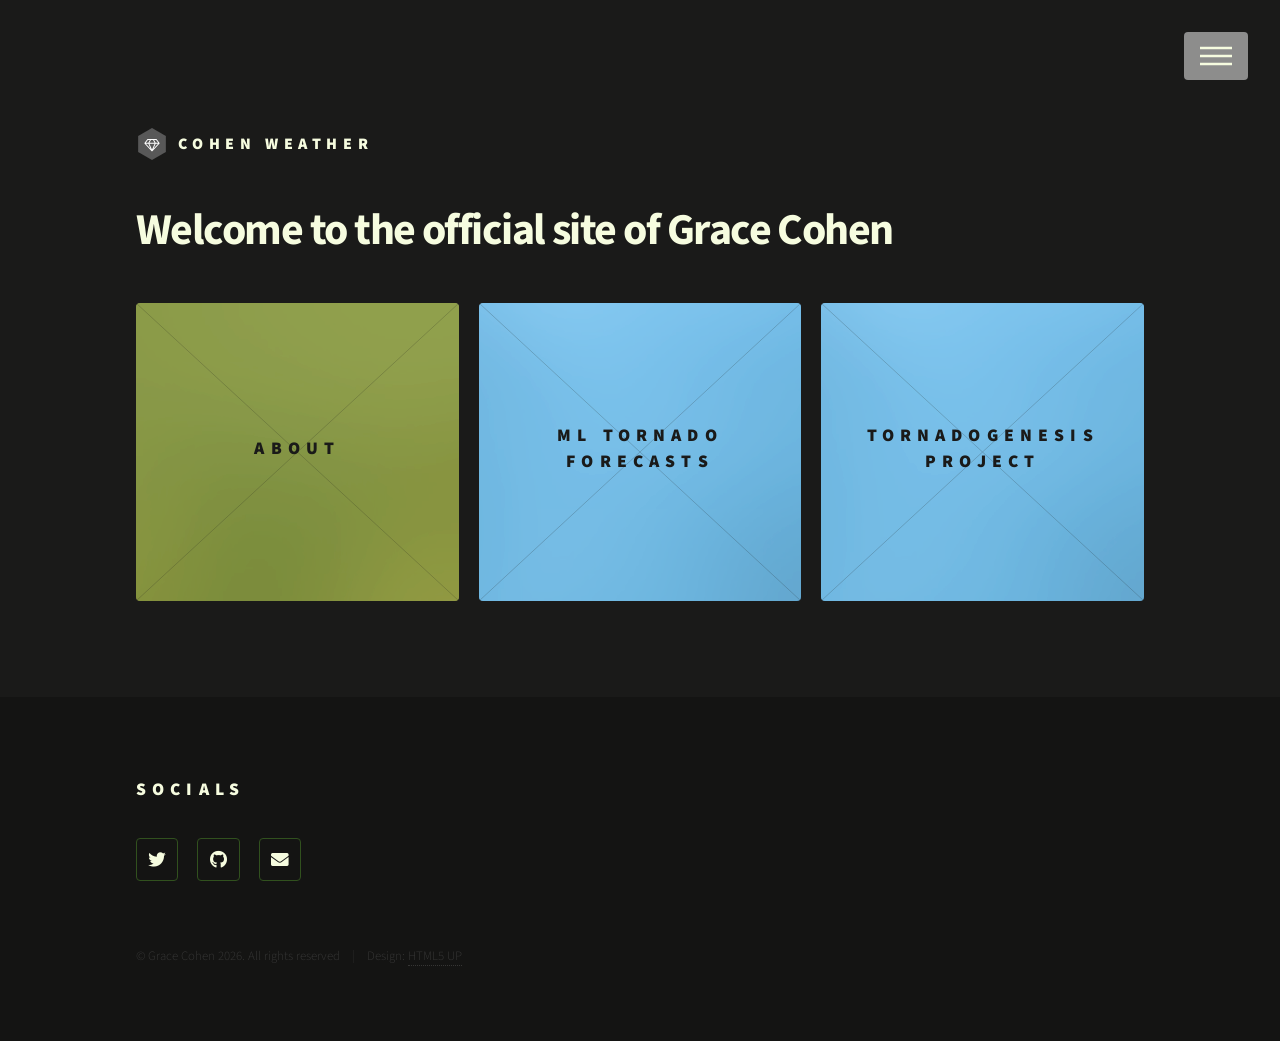
==== index.html @ 29aebcc2 "Fixed code typo" ====
<!DOCTYPE HTML>
<!--
	Phantom by HTML5 UP
	html5up.net | @ajlkn
	Free for personal and commercial use under the CCA 3.0 license (html5up.net/license)
-->
<html>
	<head>
		<title>Cohen Wx</title>
		<meta charset="utf-8" />
		<meta name="viewport" content="width=device-width, initial-scale=1, user-scalable=no" />
		<link rel="stylesheet" href="assets/css/main.css" />
		<noscript><link rel="stylesheet" href="assets/css/noscript.css" /></noscript>
	</head>
	<body class="is-preload">
		<!-- Wrapper -->
			<div id="wrapper">

				<!-- Header -->
					<header id="header">
						<div class="inner">

							<!-- Logo -->
								<a href="index.html" class="logo">
									<span class="symbol"><img src="images/logo.svg" alt="" /></span><span class="title">Cohen Weather</span>
								</a>

							<!-- Nav -->
								<nav>
									<ul>
										<li><a href="#menu">Menu</a></li>
									</ul>
								</nav>

						</div>
					</header>

				<!-- Menu -->
					<nav id="menu">
						<h2>Menu</h2>
						<ul>
							<li><a href="index.html">Home</a></li>
							<li><a href="about.html">About</a></li>
							<li><a href="notfound.html">ML Tornado Forecasts</a></li>
							<li><a href="https://tornadogenesis.org">Tornadogenesis Webpage</a></li>
						</ul>
					</nav>

				<!-- Main -->
					<div id="main">
						<div class="inner">
							<header>
								<h1>Welcome to the official site of Grace Cohen</h1>
							</header>
							<section class="tiles">
								<article class="style1">
									<span class="image">
										<img src="images/pic01.jpg" alt="" />
									</span>
									<a href="about.html">
										<h2>About</h2>
										<div class="content">
											<p>Learn more about the site and it's creator</p>
										</div>
									</a>
								</article>
								<article class="style2">
									<span class="image">
										<img src="images/pic02.jpg" alt="" />
									</span>
									<a href="notfound.html">
										<h2>ML Tornado Forecasts</h2>
										<div class="content">
											<p>View latest outputs of the Cohen ML Tornado Forecast</p>
										</div>
									</a>
								</article>
								<article class="style2">
									<span class="image">
										<img src="images/pic02.jpg" alt="" />
									</span>
									<a href="https://tornadogenesis.org">
										<h2>Tornadogenesis Project</h2>
										<div class="content">
											<p>Learn more about tornadogenesis</p>
										</div>
									</a>
								</article>
							</section>
						</div>
					</div>

				<!-- Footer -->
					<footer id="footer">
						<div class="inner">
							<section>
								<h2>Socials</h2>
								<ul class="icons">
									<li><a href="https://twitter.com/gracecweather/" class="icon brands style2 fa-twitter"><span class="label">Twitter</span></a></li>
									<li><a href="https://github.com/alphabyte161" class="icon brands style2 fa-github"><span class="label">GitHub</span></a></li>
									<li><a href="mailto:ghcohen36@gmail.com" class="icon solid style2 fa-envelope"><span class="label">Email</span></a></li>
								</ul>
							</section>
							<ul class="copyright">
								<li>&copy; Grace Cohen 2026. All rights reserved</li><li>Design: <a href="http://html5up.net">HTML5 UP</a></li>
							</ul>
						</div>
					</footer>

			</div>

		<!-- Scripts -->
			<script src="assets/js/jquery.min.js"></script>
			<script src="assets/js/browser.min.js"></script>
			<script src="assets/js/breakpoints.min.js"></script>
			<script src="assets/js/util.js"></script>
			<script src="assets/js/main.js"></script>

	</body>
</html>
---- assets/css/main.css ----
@import url(fontawesome-all.min.css);
@import url("https://fonts.googleapis.com/css?family=Source+Sans+Pro:300,700,900");

/*
	Phantom by HTML5 UP
	html5up.net | @ajlkn
	Free for personal and commercial use under the CCA 3.0 license (html5up.net/license)
*/

html, body, div, span, applet, object,
iframe, h1, h2, h3, h4, h5, h6, p, blockquote,
pre, a, abbr, acronym, address, big, cite,
code, del, dfn, em, img, ins, kbd, q, s, samp,
small, strike, strong, sub, sup, tt, var, b,
u, i, center, dl, dt, dd, ol, ul, li, fieldset,
form, label, legend, table, caption, tbody,
tfoot, thead, tr, th, td, article, aside,
canvas, details, embed, figure, figcaption,
footer, header, hgroup, menu, nav, output, ruby,
section, summary, time, mark, audio, video {
	margin: 0;
	padding: 0;
	border: 0;
	font-size: 100%;
	font: inherit;
	vertical-align: baseline;}

article, aside, details, figcaption, figure,
footer, header, hgroup, menu, nav, section {
	display: block;}

body {
	line-height: 1;
}

ol, ul {
	list-style: none;
}

blockquote, q {
	quotes: none;
}

	blockquote:before, blockquote:after, q:before, q:after {
		content: '';
		content: none;
	}

table {
	border-collapse: collapse;
	border-spacing: 0;
}

body {
	-webkit-text-size-adjust: none;
}

mark {
	background-color: transparent;
	color: inherit;
}

input::-moz-focus-inner {
	border: 0;
	padding: 0;
}

input, select, textarea {
	-moz-appearance: none;
	-webkit-appearance: none;
	-ms-appearance: none;
	appearance: none;
}

/* Basic */

	@-ms-viewport {
		width: device-width;
	}

	body {
		-ms-overflow-style: scrollbar;
	}

	@media screen and (max-width: 480px) {

		html, body {
			min-width: 320px;
		}

	}

	html {
		box-sizing: border-box;
	}

	*, *:before, *:after {
		box-sizing: inherit;
	}

	body {
		background: #1A1A19;
	}

		body.is-preload *, body.is-preload *:before, body.is-preload *:after {
			-moz-animation: none !important;
			-webkit-animation: none !important;
			-ms-animation: none !important;
			animation: none !important;
			-moz-transition: none !important;
			-webkit-transition: none !important;
			-ms-transition: none !important;
			transition: none !important;
		}

/* Type */

	body, input, select, textarea {
		color: #F6FCDF;
		font-family: "Source Sans Pro", Helvetica, sans-serif;
		font-size: 16pt;
		font-weight: 300;
		line-height: 1.75;
	}

		@media screen and (max-width: 1680px) {

			body, input, select, textarea {
				font-size: 14pt;
			}

		}

		@media screen and (max-width: 1280px) {

			body, input, select, textarea {
				font-size: 12pt;
			}

		}

	a {
		-moz-transition: border-bottom-color 0.2s ease, color 0.2s ease;
		-webkit-transition: border-bottom-color 0.2s ease, color 0.2s ease;
		-ms-transition: border-bottom-color 0.2s ease, color 0.2s ease;
		transition: border-bottom-color 0.2s ease, color 0.2s ease;
		text-decoration: none;
		color: #F6FCDF;
		border-bottom: dotted 1px rgba(88, 88, 88, 0.5);
	}

		a:hover {
			border-bottom-color: transparent;
			color: #859F3D !important;
		}

	strong, b {
		font-weight: 900;
	}

	em, i {
		font-style: italic;
	}

	p {
		margin: 0 0 2em 0;
	}

	h1 {
		font-size: 2.75em;
		font-weight: 700;
		line-height: 1.3;
		margin: 0 0 1em 0;
		letter-spacing: -0.035em;
	}

		h1 a {
			color: inherit;
		}

		@media screen and (max-width: 736px) {

			h1 {
				font-size: 2em;
				margin: 0 0 1em 0;
			}

		}

		@media screen and (max-width: 360px) {

			h1 {
				font-size: 1.75em;
			}

		}

	h2, h3, h4, h5, h6 {
		font-weight: 900;
		line-height: 1.5;
		margin: 0 0 2em 0;
		text-transform: uppercase;
		letter-spacing: 0.35em;
	}

		h2 a, h3 a, h4 a, h5 a, h6 a {
			color: inherit;
		}

	h2 {
		font-size: 1.1em;
	}

	h3 {
		font-size: 1em;
	}

	h4 {
		font-size: 0.8em;
	}

	h5 {
		font-size: 0.8em;
	}

	h6 {
		font-size: 0.8em;
	}

	@media screen and (max-width: 980px) {

		h1 br, h2 br, h3 br, h4 br, h5 br, h6 br {
			display: none;
		}

	}

	@media screen and (max-width: 736px) {

		h2 {
			font-size: 1em;
		}

		h3 {
			font-size: 0.8em;
		}

	}

	sub {
		font-size: 0.8em;
		position: relative;
		top: 0.5em;
	}

	sup {
		font-size: 0.8em;
		position: relative;
		top: -0.5em;
	}

	blockquote {
		border-left: solid 4px #31511E;
		font-style: italic;
		margin: 0 0 2em 0;
		padding: 0.5em 0 0.5em 2em;
	}

	code {
		background: rgba(144, 144, 144, 0.075);
		border-radius: 4px;
		border: solid 1px #31511E;
		font-family: "Courier New", monospace;
		font-size: 0.9em;
		margin: 0 0.25em;
		padding: 0.25em 0.65em;
	}

	pre {
		-webkit-overflow-scrolling: touch;
		font-family: "Courier New", monospace;
		font-size: 0.9em;
		margin: 0 0 2em 0;
	}

		pre code {
			display: block;
			line-height: 1.75;
			padding: 1em 1.5em;
			overflow-x: auto;
		}

	hr {
		border: 0;
		border-bottom: solid 1px #31511E;
		margin: 2em 0;
	}

		hr.major {
			margin: 3em 0;
		}

	.align-left {
		text-align: left;
	}

	.align-center {
		text-align: center;
	}

	.align-right {
		text-align: right;
	}

/* Row */

	.row {
		display: flex;
		flex-wrap: wrap;
		box-sizing: border-box;
		align-items: stretch;
	}

		.row > * {
			box-sizing: border-box;
		}

		.row.gtr-uniform > * > :last-child {
			margin-bottom: 0;
		}

		.row.aln-left {
			justify-content: flex-start;
		}

		.row.aln-center {
			justify-content: center;
		}

		.row.aln-right {
			justify-content: flex-end;
		}

		.row.aln-top {
			align-items: flex-start;
		}

		.row.aln-middle {
			align-items: center;
		}

		.row.aln-bottom {
			align-items: flex-end;
		}

		.row > .imp {
			order: -1;
		}

		.row > .col-1 {
			width: 8.33333%;
		}

		.row > .off-1 {
			margin-left: 8.33333%;
		}

		.row > .col-2 {
			width: 16.66667%;
		}

		.row > .off-2 {
			margin-left: 16.66667%;
		}

		.row > .col-3 {
			width: 25%;
		}

		.row > .off-3 {
			margin-left: 25%;
		}

		.row > .col-4 {
			width: 33.33333%;
		}

		.row > .off-4 {
			margin-left: 33.33333%;
		}

		.row > .col-5 {
			width: 41.66667%;
		}

		.row > .off-5 {
			margin-left: 41.66667%;
		}

		.row > .col-6 {
			width: 50%;
		}

		.row > .off-6 {
			margin-left: 50%;
		}

		.row > .col-7 {
			width: 58.33333%;
		}

		.row > .off-7 {
			margin-left: 58.33333%;
		}

		.row > .col-8 {
			width: 66.66667%;
		}

		.row > .off-8 {
			margin-left: 66.66667%;
		}

		.row > .col-9 {
			width: 75%;
		}

		.row > .off-9 {
			margin-left: 75%;
		}

		.row > .col-10 {
			width: 83.33333%;
		}

		.row > .off-10 {
			margin-left: 83.33333%;
		}

		.row > .col-11 {
			width: 91.66667%;
		}

		.row > .off-11 {
			margin-left: 91.66667%;
		}

		.row > .col-12 {
			width: 100%;
		}

		.row > .off-12 {
			margin-left: 100%;
		}

		.row.gtr-0 {
			margin-top: 0;
			margin-left: 0em;
		}

			.row.gtr-0 > * {
				padding: 0 0 0 0em;
			}

			.row.gtr-0.gtr-uniform {
				margin-top: 0em;
			}

				.row.gtr-0.gtr-uniform > * {
					padding-top: 0em;
				}

		.row.gtr-25 {
			margin-top: 0;
			margin-left: -0.5em;
		}

			.row.gtr-25 > * {
				padding: 0 0 0 0.5em;
			}

			.row.gtr-25.gtr-uniform {
				margin-top: -0.5em;
			}

				.row.gtr-25.gtr-uniform > * {
					padding-top: 0.5em;
				}

		.row.gtr-50 {
			margin-top: 0;
			margin-left: -1em;
		}

			.row.gtr-50 > * {
				padding: 0 0 0 1em;
			}

			.row.gtr-50.gtr-uniform {
				margin-top: -1em;
			}

				.row.gtr-50.gtr-uniform > * {
					padding-top: 1em;
				}

		.row {
			margin-top: 0;
			margin-left: -2em;
		}

			.row > * {
				padding: 0 0 0 2em;
			}

			.row.gtr-uniform {
				margin-top: -2em;
			}

				.row.gtr-uniform > * {
					padding-top: 2em;
				}

		.row.gtr-150 {
			margin-top: 0;
			margin-left: -3em;
		}

			.row.gtr-150 > * {
				padding: 0 0 0 3em;
			}

			.row.gtr-150.gtr-uniform {
				margin-top: -3em;
			}

				.row.gtr-150.gtr-uniform > * {
					padding-top: 3em;
				}

		.row.gtr-200 {
			margin-top: 0;
			margin-left: -4em;
		}

			.row.gtr-200 > * {
				padding: 0 0 0 4em;
			}

			.row.gtr-200.gtr-uniform {
				margin-top: -4em;
			}

				.row.gtr-200.gtr-uniform > * {
					padding-top: 4em;
				}

		@media screen and (max-width: 1680px) {

			.row {
				display: flex;
				flex-wrap: wrap;
				box-sizing: border-box;
				align-items: stretch;
			}

				.row > * {
					box-sizing: border-box;
				}

				.row.gtr-uniform > * > :last-child {
					margin-bottom: 0;
				}

				.row.aln-left {
					justify-content: flex-start;
				}

				.row.aln-center {
					justify-content: center;
				}

				.row.aln-right {
					justify-content: flex-end;
				}

				.row.aln-top {
					align-items: flex-start;
				}

				.row.aln-middle {
					align-items: center;
				}

				.row.aln-bottom {
					align-items: flex-end;
				}

				.row > .imp-xlarge {
					order: -1;
				}

				.row > .col-1-xlarge {
					width: 8.33333%;
				}

				.row > .off-1-xlarge {
					margin-left: 8.33333%;
				}

				.row > .col-2-xlarge {
					width: 16.66667%;
				}

				.row > .off-2-xlarge {
					margin-left: 16.66667%;
				}

				.row > .col-3-xlarge {
					width: 25%;
				}

				.row > .off-3-xlarge {
					margin-left: 25%;
				}

				.row > .col-4-xlarge {
					width: 33.33333%;
				}

				.row > .off-4-xlarge {
					margin-left: 33.33333%;
				}

				.row > .col-5-xlarge {
					width: 41.66667%;
				}

				.row > .off-5-xlarge {
					margin-left: 41.66667%;
				}

				.row > .col-6-xlarge {
					width: 50%;
				}

				.row > .off-6-xlarge {
					margin-left: 50%;
				}

				.row > .col-7-xlarge {
					width: 58.33333%;
				}

				.row > .off-7-xlarge {
					margin-left: 58.33333%;
				}

				.row > .col-8-xlarge {
					width: 66.66667%;
				}

				.row > .off-8-xlarge {
					margin-left: 66.66667%;
				}

				.row > .col-9-xlarge {
					width: 75%;
				}

				.row > .off-9-xlarge {
					margin-left: 75%;
				}

				.row > .col-10-xlarge {
					width: 83.33333%;
				}

				.row > .off-10-xlarge {
					margin-left: 83.33333%;
				}

				.row > .col-11-xlarge {
					width: 91.66667%;
				}

				.row > .off-11-xlarge {
					margin-left: 91.66667%;
				}

				.row > .col-12-xlarge {
					width: 100%;
				}

				.row > .off-12-xlarge {
					margin-left: 100%;
				}

				.row.gtr-0 {
					margin-top: 0;
					margin-left: 0em;
				}

					.row.gtr-0 > * {
						padding: 0 0 0 0em;
					}

					.row.gtr-0.gtr-uniform {
						margin-top: 0em;
					}

						.row.gtr-0.gtr-uniform > * {
							padding-top: 0em;
						}

				.row.gtr-25 {
					margin-top: 0;
					margin-left: -0.5em;
				}

					.row.gtr-25 > * {
						padding: 0 0 0 0.5em;
					}

					.row.gtr-25.gtr-uniform {
						margin-top: -0.5em;
					}

						.row.gtr-25.gtr-uniform > * {
							padding-top: 0.5em;
						}

				.row.gtr-50 {
					margin-top: 0;
					margin-left: -1em;
				}

					.row.gtr-50 > * {
						padding: 0 0 0 1em;
					}

					.row.gtr-50.gtr-uniform {
						margin-top: -1em;
					}

						.row.gtr-50.gtr-uniform > * {
							padding-top: 1em;
						}

				.row {
					margin-top: 0;
					margin-left: -2em;
				}

					.row > * {
						padding: 0 0 0 2em;
					}

					.row.gtr-uniform {
						margin-top: -2em;
					}

						.row.gtr-uniform > * {
							padding-top: 2em;
						}

				.row.gtr-150 {
					margin-top: 0;
					margin-left: -3em;
				}

					.row.gtr-150 > * {
						padding: 0 0 0 3em;
					}

					.row.gtr-150.gtr-uniform {
						margin-top: -3em;
					}

						.row.gtr-150.gtr-uniform > * {
							padding-top: 3em;
						}

				.row.gtr-200 {
					margin-top: 0;
					margin-left: -4em;
				}

					.row.gtr-200 > * {
						padding: 0 0 0 4em;
					}

					.row.gtr-200.gtr-uniform {
						margin-top: -4em;
					}

						.row.gtr-200.gtr-uniform > * {
							padding-top: 4em;
						}

		}

		@media screen and (max-width: 1280px) {

			.row {
				display: flex;
				flex-wrap: wrap;
				box-sizing: border-box;
				align-items: stretch;
			}

				.row > * {
					box-sizing: border-box;
				}

				.row.gtr-uniform > * > :last-child {
					margin-bottom: 0;
				}

				.row.aln-left {
					justify-content: flex-start;
				}

				.row.aln-center {
					justify-content: center;
				}

				.row.aln-right {
					justify-content: flex-end;
				}

				.row.aln-top {
					align-items: flex-start;
				}

				.row.aln-middle {
					align-items: center;
				}

				.row.aln-bottom {
					align-items: flex-end;
				}

				.row > .imp-large {
					order: -1;
				}

				.row > .col-1-large {
					width: 8.33333%;
				}

				.row > .off-1-large {
					margin-left: 8.33333%;
				}

				.row > .col-2-large {
					width: 16.66667%;
				}

				.row > .off-2-large {
					margin-left: 16.66667%;
				}

				.row > .col-3-large {
					width: 25%;
				}

				.row > .off-3-large {
					margin-left: 25%;
				}

				.row > .col-4-large {
					width: 33.33333%;
				}

				.row > .off-4-large {
					margin-left: 33.33333%;
				}

				.row > .col-5-large {
					width: 41.66667%;
				}

				.row > .off-5-large {
					margin-left: 41.66667%;
				}

				.row > .col-6-large {
					width: 50%;
				}

				.row > .off-6-large {
					margin-left: 50%;
				}

				.row > .col-7-large {
					width: 58.33333%;
				}

				.row > .off-7-large {
					margin-left: 58.33333%;
				}

				.row > .col-8-large {
					width: 66.66667%;
				}

				.row > .off-8-large {
					margin-left: 66.66667%;
				}

				.row > .col-9-large {
					width: 75%;
				}

				.row > .off-9-large {
					margin-left: 75%;
				}

				.row > .col-10-large {
					width: 83.33333%;
				}

				.row > .off-10-large {
					margin-left: 83.33333%;
				}

				.row > .col-11-large {
					width: 91.66667%;
				}

				.row > .off-11-large {
					margin-left: 91.66667%;
				}

				.row > .col-12-large {
					width: 100%;
				}

				.row > .off-12-large {
					margin-left: 100%;
				}

				.row.gtr-0 {
					margin-top: 0;
					margin-left: 0em;
				}

					.row.gtr-0 > * {
						padding: 0 0 0 0em;
					}

					.row.gtr-0.gtr-uniform {
						margin-top: 0em;
					}

						.row.gtr-0.gtr-uniform > * {
							padding-top: 0em;
						}

				.row.gtr-25 {
					margin-top: 0;
					margin-left: -0.5em;
				}

					.row.gtr-25 > * {
						padding: 0 0 0 0.5em;
					}

					.row.gtr-25.gtr-uniform {
						margin-top: -0.5em;
					}

						.row.gtr-25.gtr-uniform > * {
							padding-top: 0.5em;
						}

				.row.gtr-50 {
					margin-top: 0;
					margin-left: -1em;
				}

					.row.gtr-50 > * {
						padding: 0 0 0 1em;
					}

					.row.gtr-50.gtr-uniform {
						margin-top: -1em;
					}

						.row.gtr-50.gtr-uniform > * {
							padding-top: 1em;
						}

				.row {
					margin-top: 0;
					margin-left: -2em;
				}

					.row > * {
						padding: 0 0 0 2em;
					}

					.row.gtr-uniform {
						margin-top: -2em;
					}

						.row.gtr-uniform > * {
							padding-top: 2em;
						}

				.row.gtr-150 {
					margin-top: 0;
					margin-left: -3em;
				}

					.row.gtr-150 > * {
						padding: 0 0 0 3em;
					}

					.row.gtr-150.gtr-uniform {
						margin-top: -3em;
					}

						.row.gtr-150.gtr-uniform > * {
							padding-top: 3em;
						}

				.row.gtr-200 {
					margin-top: 0;
					margin-left: -4em;
				}

					.row.gtr-200 > * {
						padding: 0 0 0 4em;
					}

					.row.gtr-200.gtr-uniform {
						margin-top: -4em;
					}

						.row.gtr-200.gtr-uniform > * {
							padding-top: 4em;
						}

		}

		@media screen and (max-width: 980px) {

			.row {
				display: flex;
				flex-wrap: wrap;
				box-sizing: border-box;
				align-items: stretch;
			}

				.row > * {
					box-sizing: border-box;
				}

				.row.gtr-uniform > * > :last-child {
					margin-bottom: 0;
				}

				.row.aln-left {
					justify-content: flex-start;
				}

				.row.aln-center {
					justify-content: center;
				}

				.row.aln-right {
					justify-content: flex-end;
				}

				.row.aln-top {
					align-items: flex-start;
				}

				.row.aln-middle {
					align-items: center;
				}

				.row.aln-bottom {
					align-items: flex-end;
				}

				.row > .imp-medium {
					order: -1;
				}

				.row > .col-1-medium {
					width: 8.33333%;
				}

				.row > .off-1-medium {
					margin-left: 8.33333%;
				}

				.row > .col-2-medium {
					width: 16.66667%;
				}

				.row > .off-2-medium {
					margin-left: 16.66667%;
				}

				.row > .col-3-medium {
					width: 25%;
				}

				.row > .off-3-medium {
					margin-left: 25%;
				}

				.row > .col-4-medium {
					width: 33.33333%;
				}

				.row > .off-4-medium {
					margin-left: 33.33333%;
				}

				.row > .col-5-medium {
					width: 41.66667%;
				}

				.row > .off-5-medium {
					margin-left: 41.66667%;
				}

				.row > .col-6-medium {
					width: 50%;
				}

				.row > .off-6-medium {
					margin-left: 50%;
				}

				.row > .col-7-medium {
					width: 58.33333%;
				}

				.row > .off-7-medium {
					margin-left: 58.33333%;
				}

				.row > .col-8-medium {
					width: 66.66667%;
				}

				.row > .off-8-medium {
					margin-left: 66.66667%;
				}

				.row > .col-9-medium {
					width: 75%;
				}

				.row > .off-9-medium {
					margin-left: 75%;
				}

				.row > .col-10-medium {
					width: 83.33333%;
				}

				.row > .off-10-medium {
					margin-left: 83.33333%;
				}

				.row > .col-11-medium {
					width: 91.66667%;
				}

				.row > .off-11-medium {
					margin-left: 91.66667%;
				}

				.row > .col-12-medium {
					width: 100%;
				}

				.row > .off-12-medium {
					margin-left: 100%;
				}

				.row.gtr-0 {
					margin-top: 0;
					margin-left: 0em;
				}

					.row.gtr-0 > * {
						padding: 0 0 0 0em;
					}

					.row.gtr-0.gtr-uniform {
						margin-top: 0em;
					}

						.row.gtr-0.gtr-uniform > * {
							padding-top: 0em;
						}

				.row.gtr-25 {
					margin-top: 0;
					margin-left: -0.375em;
				}

					.row.gtr-25 > * {
						padding: 0 0 0 0.375em;
					}

					.row.gtr-25.gtr-uniform {
						margin-top: -0.375em;
					}

						.row.gtr-25.gtr-uniform > * {
							padding-top: 0.375em;
						}

				.row.gtr-50 {
					margin-top: 0;
					margin-left: -0.75em;
				}

					.row.gtr-50 > * {
						padding: 0 0 0 0.75em;
					}

					.row.gtr-50.gtr-uniform {
						margin-top: -0.75em;
					}

						.row.gtr-50.gtr-uniform > * {
							padding-top: 0.75em;
						}

				.row {
					margin-top: 0;
					margin-left: -1.5em;
				}

					.row > * {
						padding: 0 0 0 1.5em;
					}

					.row.gtr-uniform {
						margin-top: -1.5em;
					}

						.row.gtr-uniform > * {
							padding-top: 1.5em;
						}

				.row.gtr-150 {
					margin-top: 0;
					margin-left: -2.25em;
				}

					.row.gtr-150 > * {
						padding: 0 0 0 2.25em;
					}

					.row.gtr-150.gtr-uniform {
						margin-top: -2.25em;
					}

						.row.gtr-150.gtr-uniform > * {
							padding-top: 2.25em;
						}

				.row.gtr-200 {
					margin-top: 0;
					margin-left: -3em;
				}

					.row.gtr-200 > * {
						padding: 0 0 0 3em;
					}

					.row.gtr-200.gtr-uniform {
						margin-top: -3em;
					}

						.row.gtr-200.gtr-uniform > * {
							padding-top: 3em;
						}

		}

		@media screen and (max-width: 736px) {

			.row {
				display: flex;
				flex-wrap: wrap;
				box-sizing: border-box;
				align-items: stretch;
			}

				.row > * {
					box-sizing: border-box;
				}

				.row.gtr-uniform > * > :last-child {
					margin-bottom: 0;
				}

				.row.aln-left {
					justify-content: flex-start;
				}

				.row.aln-center {
					justify-content: center;
				}

				.row.aln-right {
					justify-content: flex-end;
				}

				.row.aln-top {
					align-items: flex-start;
				}

				.row.aln-middle {
					align-items: center;
				}

				.row.aln-bottom {
					align-items: flex-end;
				}

				.row > .imp-small {
					order: -1;
				}

				.row > .col-1-small {
					width: 8.33333%;
				}

				.row > .off-1-small {
					margin-left: 8.33333%;
				}

				.row > .col-2-small {
					width: 16.66667%;
				}

				.row > .off-2-small {
					margin-left: 16.66667%;
				}

				.row > .col-3-small {
					width: 25%;
				}

				.row > .off-3-small {
					margin-left: 25%;
				}

				.row > .col-4-small {
					width: 33.33333%;
				}

				.row > .off-4-small {
					margin-left: 33.33333%;
				}

				.row > .col-5-small {
					width: 41.66667%;
				}

				.row > .off-5-small {
					margin-left: 41.66667%;
				}

				.row > .col-6-small {
					width: 50%;
				}

				.row > .off-6-small {
					margin-left: 50%;
				}

				.row > .col-7-small {
					width: 58.33333%;
				}

				.row > .off-7-small {
					margin-left: 58.33333%;
				}

				.row > .col-8-small {
					width: 66.66667%;
				}

				.row > .off-8-small {
					margin-left: 66.66667%;
				}

				.row > .col-9-small {
					width: 75%;
				}

				.row > .off-9-small {
					margin-left: 75%;
				}

				.row > .col-10-small {
					width: 83.33333%;
				}

				.row > .off-10-small {
					margin-left: 83.33333%;
				}

				.row > .col-11-small {
					width: 91.66667%;
				}

				.row > .off-11-small {
					margin-left: 91.66667%;
				}

				.row > .col-12-small {
					width: 100%;
				}

				.row > .off-12-small {
					margin-left: 100%;
				}

				.row.gtr-0 {
					margin-top: 0;
					margin-left: 0em;
				}

					.row.gtr-0 > * {
						padding: 0 0 0 0em;
					}

					.row.gtr-0.gtr-uniform {
						margin-top: 0em;
					}

						.row.gtr-0.gtr-uniform > * {
							padding-top: 0em;
						}

				.row.gtr-25 {
					margin-top: 0;
					margin-left: -0.25em;
				}

					.row.gtr-25 > * {
						padding: 0 0 0 0.25em;
					}

					.row.gtr-25.gtr-uniform {
						margin-top: -0.25em;
					}

						.row.gtr-25.gtr-uniform > * {
							padding-top: 0.25em;
						}

				.row.gtr-50 {
					margin-top: 0;
					margin-left: -0.5em;
				}

					.row.gtr-50 > * {
						padding: 0 0 0 0.5em;
					}

					.row.gtr-50.gtr-uniform {
						margin-top: -0.5em;
					}

						.row.gtr-50.gtr-uniform > * {
							padding-top: 0.5em;
						}

				.row {
					margin-top: 0;
					margin-left: -1em;
				}

					.row > * {
						padding: 0 0 0 1em;
					}

					.row.gtr-uniform {
						margin-top: -1em;
					}

						.row.gtr-uniform > * {
							padding-top: 1em;
						}

				.row.gtr-150 {
					margin-top: 0;
					margin-left: -1.5em;
				}

					.row.gtr-150 > * {
						padding: 0 0 0 1.5em;
					}

					.row.gtr-150.gtr-uniform {
						margin-top: -1.5em;
					}

						.row.gtr-150.gtr-uniform > * {
							padding-top: 1.5em;
						}

				.row.gtr-200 {
					margin-top: 0;
					margin-left: -2em;
				}

					.row.gtr-200 > * {
						padding: 0 0 0 2em;
					}

					.row.gtr-200.gtr-uniform {
						margin-top: -2em;
					}

						.row.gtr-200.gtr-uniform > * {
							padding-top: 2em;
						}

		}

		@media screen and (max-width: 480px) {

			.row {
				display: flex;
				flex-wrap: wrap;
				box-sizing: border-box;
				align-items: stretch;
			}

				.row > * {
					box-sizing: border-box;
				}

				.row.gtr-uniform > * > :last-child {
					margin-bottom: 0;
				}

				.row.aln-left {
					justify-content: flex-start;
				}

				.row.aln-center {
					justify-content: center;
				}

				.row.aln-right {
					justify-content: flex-end;
				}

				.row.aln-top {
					align-items: flex-start;
				}

				.row.aln-middle {
					align-items: center;
				}

				.row.aln-bottom {
					align-items: flex-end;
				}

				.row > .imp-xsmall {
					order: -1;
				}

				.row > .col-1-xsmall {
					width: 8.33333%;
				}

				.row > .off-1-xsmall {
					margin-left: 8.33333%;
				}

				.row > .col-2-xsmall {
					width: 16.66667%;
				}

				.row > .off-2-xsmall {
					margin-left: 16.66667%;
				}

				.row > .col-3-xsmall {
					width: 25%;
				}

				.row > .off-3-xsmall {
					margin-left: 25%;
				}

				.row > .col-4-xsmall {
					width: 33.33333%;
				}

				.row > .off-4-xsmall {
					margin-left: 33.33333%;
				}

				.row > .col-5-xsmall {
					width: 41.66667%;
				}

				.row > .off-5-xsmall {
					margin-left: 41.66667%;
				}

				.row > .col-6-xsmall {
					width: 50%;
				}

				.row > .off-6-xsmall {
					margin-left: 50%;
				}

				.row > .col-7-xsmall {
					width: 58.33333%;
				}

				.row > .off-7-xsmall {
					margin-left: 58.33333%;
				}

				.row > .col-8-xsmall {
					width: 66.66667%;
				}

				.row > .off-8-xsmall {
					margin-left: 66.66667%;
				}

				.row > .col-9-xsmall {
					width: 75%;
				}

				.row > .off-9-xsmall {
					margin-left: 75%;
				}

				.row > .col-10-xsmall {
					width: 83.33333%;
				}

				.row > .off-10-xsmall {
					margin-left: 83.33333%;
				}

				.row > .col-11-xsmall {
					width: 91.66667%;
				}

				.row > .off-11-xsmall {
					margin-left: 91.66667%;
				}

				.row > .col-12-xsmall {
					width: 100%;
				}

				.row > .off-12-xsmall {
					margin-left: 100%;
				}

				.row.gtr-0 {
					margin-top: 0;
					margin-left: 0em;
				}

					.row.gtr-0 > * {
						padding: 0 0 0 0em;
					}

					.row.gtr-0.gtr-uniform {
						margin-top: 0em;
					}

						.row.gtr-0.gtr-uniform > * {
							padding-top: 0em;
						}

				.row.gtr-25 {
					margin-top: 0;
					margin-left: -0.25em;
				}

					.row.gtr-25 > * {
						padding: 0 0 0 0.25em;
					}

					.row.gtr-25.gtr-uniform {
						margin-top: -0.25em;
					}

						.row.gtr-25.gtr-uniform > * {
							padding-top: 0.25em;
						}

				.row.gtr-50 {
					margin-top: 0;
					margin-left: -0.5em;
				}

					.row.gtr-50 > * {
						padding: 0 0 0 0.5em;
					}

					.row.gtr-50.gtr-uniform {
						margin-top: -0.5em;
					}

						.row.gtr-50.gtr-uniform > * {
							padding-top: 0.5em;
						}

				.row {
					margin-top: 0;
					margin-left: -1em;
				}

					.row > * {
						padding: 0 0 0 1em;
					}

					.row.gtr-uniform {
						margin-top: -1em;
					}

						.row.gtr-uniform > * {
							padding-top: 1em;
						}

				.row.gtr-150 {
					margin-top: 0;
					margin-left: -1.5em;
				}

					.row.gtr-150 > * {
						padding: 0 0 0 1.5em;
					}

					.row.gtr-150.gtr-uniform {
						margin-top: -1.5em;
					}

						.row.gtr-150.gtr-uniform > * {
							padding-top: 1.5em;
						}

				.row.gtr-200 {
					margin-top: 0;
					margin-left: -2em;
				}

					.row.gtr-200 > * {
						padding: 0 0 0 2em;
					}

					.row.gtr-200.gtr-uniform {
						margin-top: -2em;
					}

						.row.gtr-200.gtr-uniform > * {
							padding-top: 2em;
						}

		}

/* Section/Article */

	section.special, article.special {
		text-align: center;
	}

	header p {
		margin-top: -1em;
	}

	@media screen and (max-width: 736px) {

		header p {
			margin-top: 0;
		}

	}

/* Icon */

	.icon {
		text-decoration: none;
		border-bottom: none;
		position: relative;
	}

		.icon:before {
			-moz-osx-font-smoothing: grayscale;
			-webkit-font-smoothing: antialiased;
			display: inline-block;
			font-style: normal;
			font-variant: normal;
			text-rendering: auto;
			line-height: 1;
			text-transform: none !important;
			font-family: 'Font Awesome 5 Free';
			font-weight: 400;
		}

		.icon > .label {
			display: none;
		}

		.icon:before {
			line-height: inherit;
		}

		.icon.solid:before {
			font-weight: 900;
		}

		.icon.brands:before {
			font-family: 'Font Awesome 5 Brands';
		}

		.icon.style2 {
			-moz-transition: background-color 0.2s ease-in-out, color 0.2s ease-in-out, border-color 0.2s ease-in-out;
			-webkit-transition: background-color 0.2s ease-in-out, color 0.2s ease-in-out, border-color 0.2s ease-in-out;
			-ms-transition: background-color 0.2s ease-in-out, color 0.2s ease-in-out, border-color 0.2s ease-in-out;
			transition: background-color 0.2s ease-in-out, color 0.2s ease-in-out, border-color 0.2s ease-in-out;
			background-color: transparent;
			border: solid 1px #31511E;
			border-radius: 4px;
			width: 2.65em;
			height: 2.65em;
			display: inline-block;
			text-align: center;
			line-height: 2.65em;
			color: inherit;
		}

			.icon.style2:before {
				font-size: 1.1em;
			}

			.icon.style2:hover {
				color: #859F3D;
				border-color: #859F3D;
			}

			.icon.style2:active {
				background-color: rgba(133, 159, 61, 0.1);
			}

/* List */

	ol {
		list-style: decimal;
		margin: 0 0 2em 0;
		padding-left: 1.25em;
	}

		ol li {
			padding-left: 0.25em;
		}

	ul {
		list-style: disc;
		margin: 0 0 2em 0;
		padding-left: 1em;
	}

		ul li {
			padding-left: 0.5em;
		}

		ul.alt {
			list-style: none;
			padding-left: 0;
		}

			ul.alt li {
				border-top: solid 1px #31511E;
				padding: 0.5em 0;
			}

				ul.alt li:first-child {
					border-top: 0;
					padding-top: 0;
				}

	dl {
		margin: 0 0 2em 0;
	}

		dl dt {
			display: block;
			font-weight: 900;
			margin: 0 0 1em 0;
		}

		dl dd {
			margin-left: 2em;
		}

/* Actions */

	ul.actions {
		display: -moz-flex;
		display: -webkit-flex;
		display: -ms-flex;
		display: flex;
		cursor: default;
		list-style: none;
		margin-left: -1em;
		padding-left: 0;
	}

		ul.actions li {
			padding: 0 0 0 1em;
			vertical-align: middle;
		}

		ul.actions.special {
			-moz-justify-content: center;
			-webkit-justify-content: center;
			-ms-justify-content: center;
			justify-content: center;
			width: 100%;
			margin-left: 0;
		}

			ul.actions.special li:first-child {
				padding-left: 0;
			}

		ul.actions.stacked {
			-moz-flex-direction: column;
			-webkit-flex-direction: column;
			-ms-flex-direction: column;
			flex-direction: column;
			margin-left: 0;
		}

			ul.actions.stacked li {
				padding: 1.3em 0 0 0;
			}

				ul.actions.stacked li:first-child {
					padding-top: 0;
				}

		ul.actions.fit {
			width: calc(100% + 1em);
		}

			ul.actions.fit li {
				-moz-flex-grow: 1;
				-webkit-flex-grow: 1;
				-ms-flex-grow: 1;
				flex-grow: 1;
				-moz-flex-shrink: 1;
				-webkit-flex-shrink: 1;
				-ms-flex-shrink: 1;
				flex-shrink: 1;
				width: 100%;
			}

				ul.actions.fit li > * {
					width: 100%;
				}

			ul.actions.fit.stacked {
				width: 100%;
			}

		@media screen and (max-width: 480px) {

			ul.actions:not(.fixed) {
				-moz-flex-direction: column;
				-webkit-flex-direction: column;
				-ms-flex-direction: column;
				flex-direction: column;
				margin-left: 0;
				width: 100% !important;
			}

				ul.actions:not(.fixed) li {
					-moz-flex-grow: 1;
					-webkit-flex-grow: 1;
					-ms-flex-grow: 1;
					flex-grow: 1;
					-moz-flex-shrink: 1;
					-webkit-flex-shrink: 1;
					-ms-flex-shrink: 1;
					flex-shrink: 1;
					padding: 1em 0 0 0;
					text-align: center;
					width: 100%;
				}

					ul.actions:not(.fixed) li > * {
						width: 100%;
					}

					ul.actions:not(.fixed) li:first-child {
						padding-top: 0;
					}

					ul.actions:not(.fixed) li input[type="submit"],
					ul.actions:not(.fixed) li input[type="reset"],
					ul.actions:not(.fixed) li input[type="button"],
					ul.actions:not(.fixed) li button,
					ul.actions:not(.fixed) li .button {
						width: 100%;
					}

						ul.actions:not(.fixed) li input[type="submit"].icon:before,
						ul.actions:not(.fixed) li input[type="reset"].icon:before,
						ul.actions:not(.fixed) li input[type="button"].icon:before,
						ul.actions:not(.fixed) li button.icon:before,
						ul.actions:not(.fixed) li .button.icon:before {
							margin-left: -0.5rem;
						}

		}

/* Icons */

	ul.icons {
		cursor: default;
		list-style: none;
		padding-left: 0;
		margin: -1em 0 2em -1em;
	}

		ul.icons li {
			display: inline-block;
			padding: 1em 0 0 1em;
		}

/* Form */

	form {
		margin: 0 0 2em 0;
		overflow-x: hidden;
	}

		form > :last-child {
			margin-bottom: 0;
		}

		form > .fields {
			display: -moz-flex;
			display: -webkit-flex;
			display: -ms-flex;
			display: flex;
			-moz-flex-wrap: wrap;
			-webkit-flex-wrap: wrap;
			-ms-flex-wrap: wrap;
			flex-wrap: wrap;
			width: calc(100% + 3em);
			margin: -1.5em 0 2em -1.5em;
		}

			form > .fields > .field {
				-moz-flex-grow: 0;
				-webkit-flex-grow: 0;
				-ms-flex-grow: 0;
				flex-grow: 0;
				-moz-flex-shrink: 0;
				-webkit-flex-shrink: 0;
				-ms-flex-shrink: 0;
				flex-shrink: 0;
				padding: 1.5em 0 0 1.5em;
				width: calc(100% - 1.5em);
			}

				form > .fields > .field.half {
					width: calc(50% - 0.75em);
				}

				form > .fields > .field.third {
					width: calc(100%/3 - 0.5em);
				}

				form > .fields > .field.quarter {
					width: calc(25% - 0.375em);
				}

		@media screen and (max-width: 480px) {

			form > .fields {
				width: calc(100% + 3em);
				margin: -1.5em 0 2em -1.5em;
			}

				form > .fields > .field {
					padding: 1.5em 0 0 1.5em;
					width: calc(100% - 1.5em);
				}

					form > .fields > .field.half {
						width: calc(100% - 1.5em);
					}

					form > .fields > .field.third {
						width: calc(100% - 1.5em);
					}

					form > .fields > .field.quarter {
						width: calc(100% - 1.5em);
					}

		}

	label {
		display: block;
		font-size: 0.9em;
		font-weight: 900;
		margin: 0 0 1em 0;
	}

	input[type="text"],
	input[type="password"],
	input[type="email"],
	input[type="tel"],
	select,
	textarea {
		-moz-appearance: none;
		-webkit-appearance: none;
		-ms-appearance: none;
		appearance: none;
		background-color: transparent;
		border: none;
		border-radius: 0;
		border-bottom: solid 1px #31511E;
		color: inherit;
		display: block;
		outline: 0;
		padding: 0;
		text-decoration: none;
		width: 100%;
	}

		input[type="text"]:invalid,
		input[type="password"]:invalid,
		input[type="email"]:invalid,
		input[type="tel"]:invalid,
		select:invalid,
		textarea:invalid {
			box-shadow: none;
		}

		input[type="text"]:focus,
		input[type="password"]:focus,
		input[type="email"]:focus,
		input[type="tel"]:focus,
		select:focus,
		textarea:focus {
			border-bottom-color: #859F3D;
			box-shadow: inset 0 -1px 0 0 #859F3D;
		}

	select {
		background-image: url("data:image/svg+xml;charset=utf8,%3Csvg xmlns='http://www.w3.org/2000/svg' width='40' height='40' preserveAspectRatio='none' viewBox='0 0 40 40'%3E%3Cpath d='M9.4,12.3l10.4,10.4l10.4-10.4c0.2-0.2,0.5-0.4,0.9-0.4c0.3,0,0.6,0.1,0.9,0.4l3.3,3.3c0.2,0.2,0.4,0.5,0.4,0.9 c0,0.4-0.1,0.6-0.4,0.9L20.7,31.9c-0.2,0.2-0.5,0.4-0.9,0.4c-0.3,0-0.6-0.1-0.9-0.4L4.3,17.3c-0.2-0.2-0.4-0.5-0.4-0.9 c0-0.4,0.1-0.6,0.4-0.9l3.3-3.3c0.2-0.2,0.5-0.4,0.9-0.4S9.1,12.1,9.4,12.3z' fill='%23c9c9c9' /%3E%3C/svg%3E");
		background-size: 1.25rem;
		background-repeat: no-repeat;
		background-position: calc(100% - 1rem) center;
		height: 3em;
		padding-right: 3em;
		text-overflow: ellipsis;
	}

		select option {
			background: #1A1A19;
		}

		select:focus::-ms-value {
			background-color: transparent;
		}

		select::-ms-expand {
			display: none;
		}

	input[type="text"],
	input[type="password"],
	input[type="email"],
	select {
		height: 3em;
	}

	textarea {
		padding: 0;
		min-height: 3.75em;
	}

	input[type="checkbox"],
	input[type="radio"] {
		-moz-appearance: none;
		-webkit-appearance: none;
		-ms-appearance: none;
		appearance: none;
		display: block;
		float: left;
		margin-right: -2em;
		opacity: 0;
		width: 1em;
		z-index: -1;
	}

		input[type="checkbox"] + label,
		input[type="radio"] + label {
			text-decoration: none;
			color: #F6FCDF;
			cursor: pointer;
			display: inline-block;
			font-size: 1em;
			font-weight: 300;
			padding-left: 2.55em;
			padding-right: 0.75em;
			position: relative;
		}

			input[type="checkbox"] + label:before,
			input[type="radio"] + label:before {
				-moz-osx-font-smoothing: grayscale;
				-webkit-font-smoothing: antialiased;
				display: inline-block;
				font-style: normal;
				font-variant: normal;
				text-rendering: auto;
				line-height: 1;
				text-transform: none !important;
				font-family: 'Font Awesome 5 Free';
				font-weight: 900;
			}

			input[type="checkbox"] + label:before,
			input[type="radio"] + label:before {
				border-radius: 4px;
				border: solid 1px #31511E;
				content: '';
				display: inline-block;
				font-size: 0.8em;
				height: 2.25em;
				left: 0;
				line-height: 2.25em;
				position: absolute;
				text-align: center;
				top: 0;
				width: 2.25em;
			}

		input[type="checkbox"]:checked + label:before,
		input[type="radio"]:checked + label:before {
			background: #F6FCDF;
			border-color: #F6FCDF;
			color: #1A1A19;
			content: '\f00c';
		}

		input[type="checkbox"]:focus + label:before,
		input[type="radio"]:focus + label:before {
			border-color: #859F3D;
			box-shadow: 0 0 0 1px #859F3D;
		}

	input[type="checkbox"] + label:before {
		border-radius: 4px;
	}

	input[type="radio"] + label:before {
		border-radius: 100%;
	}

/* Box */

	.box {
		border-radius: 4px;
		border: solid 1px #31511E;
		margin-bottom: 2em;
		padding: 1.5em;
	}

		.box > :last-child,
		.box > :last-child > :last-child,
		.box > :last-child > :last-child > :last-child {
			margin-bottom: 0;
		}

		.box.alt {
			border: 0;
			border-radius: 0;
			padding: 0;
		}

/* Image */

	.image {
		border-radius: 4px;
		border: 0;
		display: inline-block;
		position: relative;
	}

		.image img {
			border-radius: 4px;
			display: block;
		}

		.image.left, .image.right {
			max-width: 40%;
		}

			.image.left img, .image.right img {
				width: 100%;
			}

		.image.left {
			float: left;
			padding: 0 1.5em 1em 0;
			top: 0.25em;
		}

		.image.right {
			float: right;
			padding: 0 0 1em 1.5em;
			top: 0.25em;
		}

		.image.fit {
			display: block;
			margin: 0 0 2em 0;
			width: 100%;
		}

			.image.fit img {
				width: 100%;
			}

		.image.main {
			display: block;
			margin: 0 0 3em 0;
			width: 100%;
		}

			.image.main img {
				width: 100%;
			}

			@media screen and (max-width: 736px) {

				.image.main {
					margin: 0 0 2em 0;
				}

			}

/* Table */

	.table-wrapper {
		-webkit-overflow-scrolling: touch;
		overflow-x: auto;
	}

	table {
		margin: 0 0 2em 0;
		width: 100%;
	}

		table tbody tr {
			border: solid 1px #31511E;
			border-left: 0;
			border-right: 0;
		}

			table tbody tr:nth-child(2n + 1) {
				background-color: rgba(144, 144, 144, 0.075);
			}

		table td {
			padding: 0.75em 0.75em;
		}

		table th {
			font-size: 0.9em;
			font-weight: 900;
			padding: 0 0.75em 0.75em 0.75em;
			text-align: left;
		}

		table thead {
			border-bottom: solid 2px #31511E;
		}

		table tfoot {
			border-top: solid 2px #31511E;
		}

		table.alt {
			border-collapse: separate;
		}

			table.alt tbody tr td {
				border: solid 1px #31511E;
				border-left-width: 0;
				border-top-width: 0;
			}

				table.alt tbody tr td:first-child {
					border-left-width: 1px;
				}

			table.alt tbody tr:first-child td {
				border-top-width: 1px;
			}

			table.alt thead {
				border-bottom: 0;
			}

			table.alt tfoot {
				border-top: 0;
			}

/* Button */

	input[type="submit"],
	input[type="reset"],
	input[type="button"],
	button,
	.button {
		-moz-appearance: none;
		-webkit-appearance: none;
		-ms-appearance: none;
		appearance: none;
		-moz-transition: background-color 0.2s ease-in-out, color 0.2s ease-in-out, box-shadow 0.2s ease-in-out;
		-webkit-transition: background-color 0.2s ease-in-out, color 0.2s ease-in-out, box-shadow 0.2s ease-in-out;
		-ms-transition: background-color 0.2s ease-in-out, color 0.2s ease-in-out, box-shadow 0.2s ease-in-out;
		transition: background-color 0.2s ease-in-out, color 0.2s ease-in-out, box-shadow 0.2s ease-in-out;
		background-color: transparent;
		border-radius: 4px;
		border: 0;
		box-shadow: inset 0 0 0 2px #F6FCDF;
		color: #F6FCDF !important;
		cursor: pointer;
		display: inline-block;
		font-size: 0.8em;
		font-weight: 900;
		height: 3.5em;
		letter-spacing: 0.35em;
		line-height: 3.45em;
		overflow: hidden;
		padding: 0 1.25em 0 1.6em;
		text-align: center;
		text-decoration: none;
		text-overflow: ellipsis;
		text-transform: uppercase;
		white-space: nowrap;
	}

		input[type="submit"].icon:before,
		input[type="reset"].icon:before,
		input[type="button"].icon:before,
		button.icon:before,
		.button.icon:before {
			margin-right: 0.5em;
		}

		input[type="submit"].fit,
		input[type="reset"].fit,
		input[type="button"].fit,
		button.fit,
		.button.fit {
			width: 100%;
		}

		input[type="submit"]:hover,
		input[type="reset"]:hover,
		input[type="button"]:hover,
		button:hover,
		.button:hover {
			color: #859F3D !important;
			box-shadow: inset 0 0 0 2px #859F3D;
		}

		input[type="submit"]:active,
		input[type="reset"]:active,
		input[type="button"]:active,
		button:active,
		.button:active {
			background-color: rgba(133, 159, 61, 0.1);
		}

		input[type="submit"].small,
		input[type="reset"].small,
		input[type="button"].small,
		button.small,
		.button.small {
			font-size: 0.6em;
		}

		input[type="submit"].large,
		input[type="reset"].large,
		input[type="button"].large,
		button.large,
		.button.large {
			font-size: 1em;
		}

		input[type="submit"].primary,
		input[type="reset"].primary,
		input[type="button"].primary,
		button.primary,
		.button.primary {
			box-shadow: none;
			background-color: #F6FCDF;
			color: #1A1A19 !important;
		}

			input[type="submit"].primary:hover,
			input[type="reset"].primary:hover,
			input[type="button"].primary:hover,
			button.primary:hover,
			.button.primary:hover {
				background-color: #859F3D;
			}

			input[type="submit"].primary:active,
			input[type="reset"].primary:active,
			input[type="button"].primary:active,
			button.primary:active,
			.button.primary:active {
				background-color: #31511E;
			}

		input[type="submit"].disabled, input[type="submit"]:disabled,
		input[type="reset"].disabled,
		input[type="reset"]:disabled,
		input[type="button"].disabled,
		input[type="button"]:disabled,
		button.disabled,
		button:disabled,
		.button.disabled,
		.button:disabled {
			pointer-events: none;
			opacity: 0.25;
		}

/* Tiles */

	.tiles {
		display: -moz-flex;
		display: -webkit-flex;
		display: -ms-flex;
		display: flex;
		-moz-flex-wrap: wrap;
		-webkit-flex-wrap: wrap;
		-ms-flex-wrap: wrap;
		flex-wrap: wrap;
		postiion: relative;
		margin: -2.5em 0 0 -2.5em;
	}

		.tiles article {
			-moz-transition: -moz-transform 0.5s ease, opacity 0.5s ease;
			-webkit-transition: -webkit-transform 0.5s ease, opacity 0.5s ease;
			-ms-transition: -ms-transform 0.5s ease, opacity 0.5s ease;
			transition: transform 0.5s ease, opacity 0.5s ease;
			position: relative;
			width: calc(33.33333% - 2.5em);
			margin: 2.5em 0 0 2.5em;
		}

			.tiles article > .image {
				-moz-transition: -moz-transform 0.5s ease;
				-webkit-transition: -webkit-transform 0.5s ease;
				-ms-transition: -ms-transform 0.5s ease;
				transition: transform 0.5s ease;
				position: relative;
				display: block;
				width: 100%;
				border-radius: 4px;
				overflow: hidden;
			}

				.tiles article > .image img {
					display: block;
					width: 100%;
				}

				.tiles article > .image:before {
					pointer-events: none;
					-moz-transition: background-color 0.5s ease, opacity 0.5s ease;
					-webkit-transition: background-color 0.5s ease, opacity 0.5s ease;
					-ms-transition: background-color 0.5s ease, opacity 0.5s ease;
					transition: background-color 0.5s ease, opacity 0.5s ease;
					content: '';
					display: block;
					position: absolute;
					top: 0;
					left: 0;
					width: 100%;
					height: 100%;
					opacity: 1.0;
					z-index: 1;
					opacity: 0.8;
				}

				.tiles article > .image:after {
					pointer-events: none;
					-moz-transition: opacity 0.5s ease;
					-webkit-transition: opacity 0.5s ease;
					-ms-transition: opacity 0.5s ease;
					transition: opacity 0.5s ease;
					content: '';
					display: block;
					position: absolute;
					top: 0;
					left: 0;
					width: 100%;
					height: 100%;
					background-image: url("data:image/svg+xml;charset=utf8,%3Csvg xmlns='http://www.w3.org/2000/svg' width='100' height='100' viewBox='0 0 100 100' preserveAspectRatio='none'%3E%3Cstyle%3Eline %7B stroke-width: 0.25px%3B stroke: %231A1A19%3B %7D%3C/style%3E%3Cline x1='0' y1='0' x2='100' y2='100' /%3E%3Cline x1='100' y1='0' x2='0' y2='100' /%3E%3C/svg%3E");
					background-position: center;
					background-repeat: no-repeat;
					background-size: 100% 100%;
					opacity: 0.25;
					z-index: 2;
				}

			.tiles article > a {
				display: -moz-flex;
				display: -webkit-flex;
				display: -ms-flex;
				display: flex;
				-moz-flex-direction: column;
				-webkit-flex-direction: column;
				-ms-flex-direction: column;
				flex-direction: column;
				-moz-align-items: center;
				-webkit-align-items: center;
				-ms-align-items: center;
				align-items: center;
				-moz-justify-content: center;
				-webkit-justify-content: center;
				-ms-justify-content: center;
				justify-content: center;
				-moz-transition: background-color 0.5s ease, -moz-transform 0.5s ease;
				-webkit-transition: background-color 0.5s ease, -webkit-transform 0.5s ease;
				-ms-transition: background-color 0.5s ease, -ms-transform 0.5s ease;
				transition: background-color 0.5s ease, transform 0.5s ease;
				position: absolute;
				top: 0;
				left: 0;
				width: 100%;
				height: 100%;
				padding: 1em;
				border-radius: 4px;
				border-bottom: 0;
				color: #1A1A19;
				text-align: center;
				text-decoration: none;
				z-index: 3;
			}

				.tiles article > a > :last-child {
					margin: 0;
				}

				.tiles article > a:hover {
					color: #1A1A19 !important;
				}

				.tiles article > a h2 {
					margin: 0;
				}

				.tiles article > a .content {
					-moz-transition: max-height 0.5s ease, opacity 0.5s ease;
					-webkit-transition: max-height 0.5s ease, opacity 0.5s ease;
					-ms-transition: max-height 0.5s ease, opacity 0.5s ease;
					transition: max-height 0.5s ease, opacity 0.5s ease;
					width: 100%;
					max-height: 0;
					line-height: 1.5;
					margin-top: 0.35em;
					opacity: 0;
				}

					.tiles article > a .content > :last-child {
						margin-bottom: 0;
					}

			.tiles article.style1 > .image:before {
				background-color: #859F3D;
			}

			.tiles article.style2 > .image:before {
				background-color: #7ecaf6;
			}

			.tiles article.style3 > .image:before {
				background-color: #7bd0c1;
			}

			.tiles article.style4 > .image:before {
				background-color: #c75b9b;
			}

			.tiles article.style5 > .image:before {
				background-color: #ae85ca;
			}

			.tiles article.style6 > .image:before {
				background-color: #8499e7;
			}

			body:not(.is-touch) .tiles article:hover > .image {
				-moz-transform: scale(1.1);
				-webkit-transform: scale(1.1);
				-ms-transform: scale(1.1);
				transform: scale(1.1);
			}

				body:not(.is-touch) .tiles article:hover > .image:before {
					background-color: #0e0e0e;
					opacity: 0.35;
				}

				body:not(.is-touch) .tiles article:hover > .image:after {
					opacity: 0;
				}

			body:not(.is-touch) .tiles article:hover .content {
				max-height: 15em;
				opacity: 1;
			}

		* + .tiles {
			margin-top: 2em;
		}

		body.is-preload .tiles article {
			-moz-transform: scale(0.9);
			-webkit-transform: scale(0.9);
			-ms-transform: scale(0.9);
			transform: scale(0.9);
			opacity: 0;
		}

		body.is-touch .tiles article .content {
			max-height: 15em;
			opacity: 1;
		}

		@media screen and (max-width: 1280px) {

			.tiles {
				margin: -1.25em 0 0 -1.25em;
			}

				.tiles article {
					width: calc(33.33333% - 1.25em);
					margin: 1.25em 0 0 1.25em;
				}

		}

		@media screen and (max-width: 980px) {

			.tiles {
				margin: -2.5em 0 0 -2.5em;
			}

				.tiles article {
					width: calc(50% - 2.5em);
					margin: 2.5em 0 0 2.5em;
				}

		}

		@media screen and (max-width: 736px) {

			.tiles {
				margin: -1.25em 0 0 -1.25em;
			}

				.tiles article {
					width: calc(50% - 1.25em);
					margin: 1.25em 0 0 1.25em;
				}

					.tiles article:hover > .image {
						-moz-transform: scale(1.0);
						-webkit-transform: scale(1.0);
						-ms-transform: scale(1.0);
						transform: scale(1.0);
					}

		}

		@media screen and (max-width: 480px) {

			.tiles {
				margin: 0;
			}

				.tiles article {
					width: 100%;
					margin: 1.25em 0 0 0;
				}

		}

/* Header */

	#header {
		padding: 8em 0 0.1em 0 ;
	}

		#header .logo {
			display: block;
			border-bottom: 0;
			color: inherit;
			font-weight: 900;
			letter-spacing: 0.35em;
			margin: 0 0 2.5em 0;
			text-decoration: none;
			text-transform: uppercase;
			display: inline-block;
		}

			#header .logo > * {
				display: inline-block;
				vertical-align: middle;
			}

			#header .logo .symbol {
				margin-right: 0.65em;
			}

				#header .logo .symbol img {
					display: block;
					width: 2em;
					height: 2em;
				}

		#header nav {
			position: fixed;
			right: 2em;
			top: 2em;
			z-index: 10000;
		}

			#header nav ul {
				display: -moz-flex;
				display: -webkit-flex;
				display: -ms-flex;
				display: flex;
				-moz-align-items: center;
				-webkit-align-items: center;
				-ms-align-items: center;
				align-items: center;
				list-style: none;
				margin: 0;
				padding: 0;
			}

				#header nav ul li {
					display: block;
					padding: 0;
				}

					#header nav ul li a {
						display: block;
						position: relative;
						height: 3em;
						line-height: 3em;
						padding: 0 1.5em;
						background-color: rgba(255, 255, 255, 0.5);
						border-radius: 4px;
						border: 0;
						font-size: 0.8em;
						font-weight: 900;
						letter-spacing: 0.35em;
						text-transform: uppercase;
					}

					#header nav ul li a[href="#menu"] {
						-webkit-tap-highlight-color: transparent;
						width: 4em;
						text-indent: 4em;
						font-size: 1em;
						overflow: hidden;
						padding: 0;
						white-space: nowrap;
					}

						#header nav ul li a[href="#menu"]:before, #header nav ul li a[href="#menu"]:after {
							-moz-transition: opacity 0.2s ease;
							-webkit-transition: opacity 0.2s ease;
							-ms-transition: opacity 0.2s ease;
							transition: opacity 0.2s ease;
							content: '';
							display: block;
							position: absolute;
							top: 0;
							left: 0;
							width: 100%;
							height: 100%;
							background-position: center;
							background-repeat: no-repeat;
							background-size: 2em 2em;
						}

						#header nav ul li a[href="#menu"]:before {
							background-image: url("data:image/svg+xml;charset=utf8,%3Csvg xmlns='http://www.w3.org/2000/svg' width='100' height='100' viewBox='0 0 100 100' preserveAspectRatio='none'%3E%3Cstyle%3Eline %7B stroke-width: 8px%3B stroke: %23859F3D%3B %7D%3C/style%3E%3Cline x1='0' y1='25' x2='100' y2='25' /%3E%3Cline x1='0' y1='50' x2='100' y2='50' /%3E%3Cline x1='0' y1='75' x2='100' y2='75' /%3E%3C/svg%3E");
							opacity: 0;
						}

						#header nav ul li a[href="#menu"]:after {
							background-image: url("data:image/svg+xml;charset=utf8,%3Csvg xmlns='http://www.w3.org/2000/svg' width='100' height='100' viewBox='0 0 100 100' preserveAspectRatio='none'%3E%3Cstyle%3Eline %7B stroke-width: 8px%3B stroke: %23F6FCDF%3B %7D%3C/style%3E%3Cline x1='0' y1='25' x2='100' y2='25' /%3E%3Cline x1='0' y1='50' x2='100' y2='50' /%3E%3Cline x1='0' y1='75' x2='100' y2='75' /%3E%3C/svg%3E");
							opacity: 1;
						}

						#header nav ul li a[href="#menu"]:hover:before {
							opacity: 1;
						}

						#header nav ul li a[href="#menu"]:hover:after {
							opacity: 0;
						}

		@media screen and (max-width: 736px) {

			#header {
				padding: 4em 0 0.1em 0 ;
			}

				#header nav {
					right: 0.5em;
					top: 0.5em;
				}

					#header nav ul li a[href="#menu"]:before, #header nav ul li a[href="#menu"]:after {
						background-size: 1.5em 1.5em;
					}

		}

/* Menu */

	#wrapper {
		-moz-transition: opacity 0.45s ease;
		-webkit-transition: opacity 0.45s ease;
		-ms-transition: opacity 0.45s ease;
		transition: opacity 0.45s ease;
		opacity: 1;
	}

	#menu {
		-moz-transform: translateX(22em);
		-webkit-transform: translateX(22em);
		-ms-transform: translateX(22em);
		transform: translateX(22em);
		-moz-transition: -moz-transform 0.45s ease, visibility 0.45s;
		-webkit-transition: -webkit-transform 0.45s ease, visibility 0.45s;
		-ms-transition: -ms-transform 0.45s ease, visibility 0.45s;
		transition: transform 0.45s ease, visibility 0.45s;
		position: fixed;
		top: 0;
		right: 0;
		width: 22em;
		max-width: 80%;
		height: 100%;
		-webkit-overflow-scrolling: touch;
		background: #F6FCDF;
		color: #1A1A19;
		cursor: default;
		visibility: hidden;
		z-index: 10002;
	}

		#menu > .inner {
			-moz-transition: opacity 0.45s ease;
			-webkit-transition: opacity 0.45s ease;
			-ms-transition: opacity 0.45s ease;
			transition: opacity 0.45s ease;
			-webkit-overflow-scrolling: touch;
			position: absolute;
			top: 0;
			left: 0;
			width: 100%;
			height: 100%;
			padding: 2.75em;
			opacity: 0;
			overflow-y: auto;
		}

			#menu > .inner > ul {
				list-style: none;
				margin: 0 0 1em 0;
				padding: 0;
			}

				#menu > .inner > ul > li {
					padding: 0;
					border-top: solid 1px rgba(255, 255, 255, 0.15);
				}

					#menu > .inner > ul > li a {
						display: block;
						padding: 1em 0;
						line-height: 1.5;
						border: 0;
						color: inherit;
					}

					#menu > .inner > ul > li:first-child {
						border-top: 0;
						margin-top: -1em;
					}

		#menu > .close {
			-moz-transition: opacity 0.45s ease, -moz-transform 0.45s ease;
			-webkit-transition: opacity 0.45s ease, -webkit-transform 0.45s ease;
			-ms-transition: opacity 0.45s ease, -ms-transform 0.45s ease;
			transition: opacity 0.45s ease, transform 0.45s ease;
			-moz-transform: scale(0.25) rotate(180deg);
			-webkit-transform: scale(0.25) rotate(180deg);
			-ms-transform: scale(0.25) rotate(180deg);
			transform: scale(0.25) rotate(180deg);
			-webkit-tap-highlight-color: transparent;
			display: block;
			position: absolute;
			top: 2em;
			left: -6em;
			width: 6em;
			text-indent: 6em;
			height: 3em;
			border: 0;
			font-size: 1em;
			opacity: 0;
			overflow: hidden;
			padding: 0;
			white-space: nowrap;
		}

			#menu > .close:before, #menu > .close:after {
				-moz-transition: opacity 0.2s ease;
				-webkit-transition: opacity 0.2s ease;
				-ms-transition: opacity 0.2s ease;
				transition: opacity 0.2s ease;
				content: '';
				display: block;
				position: absolute;
				top: 0;
				left: 0;
				width: 100%;
				height: 100%;
				background-position: center;
				background-repeat: no-repeat;
				background-size: 2em 2em;
			}

			#menu > .close:before {
				background-image: url("data:image/svg+xml;charset=utf8,%3Csvg xmlns='http://www.w3.org/2000/svg' width='100' height='100' viewBox='0 0 100 100' preserveAspectRatio='none'%3E%3Cstyle%3Eline %7B stroke-width: 8px%3B stroke: %23859F3D%3B %7D%3C/style%3E%3Cline x1='15' y1='15' x2='85' y2='85' /%3E%3Cline x1='85' y1='15' x2='15' y2='85' /%3E%3C/svg%3E");
				opacity: 0;
			}

			#menu > .close:after {
				background-image: url("data:image/svg+xml;charset=utf8,%3Csvg xmlns='http://www.w3.org/2000/svg' width='100' height='100' viewBox='0 0 100 100' preserveAspectRatio='none'%3E%3Cstyle%3Eline %7B stroke-width: 8px%3B stroke: %23F6FCDF%3B %7D%3C/style%3E%3Cline x1='15' y1='15' x2='85' y2='85' /%3E%3Cline x1='85' y1='15' x2='15' y2='85' /%3E%3C/svg%3E");
				opacity: 1;
			}

			#menu > .close:hover:before {
				opacity: 1;
			}

			#menu > .close:hover:after {
				opacity: 0;
			}

		@media screen and (max-width: 736px) {

			#menu {
				-moz-transform: translateX(16.5em);
				-webkit-transform: translateX(16.5em);
				-ms-transform: translateX(16.5em);
				transform: translateX(16.5em);
				width: 16.5em;
			}

				#menu > .inner {
					padding: 2.75em 1.5em;
				}

				#menu > .close {
					top: 0.5em;
					left: -4.25em;
					width: 4.25em;
					text-indent: 4.25em;
				}

					#menu > .close:before, #menu > .close:after {
						background-size: 1.5em 1.5em;
					}

		}

	body.is-menu-visible #wrapper {
		pointer-events: none;
		cursor: default;
		opacity: 0.25;
	}

	body.is-menu-visible #menu {
		-moz-transform: translateX(0);
		-webkit-transform: translateX(0);
		-ms-transform: translateX(0);
		transform: translateX(0);
		visibility: visible;
	}

		body.is-menu-visible #menu > * {
			opacity: 1;
		}

		body.is-menu-visible #menu .close {
			-moz-transform: scale(1.0) rotate(0deg);
			-webkit-transform: scale(1.0) rotate(0deg);
			-ms-transform: scale(1.0) rotate(0deg);
			transform: scale(1.0) rotate(0deg);
			opacity: 1;
		}

/* Main */

	#main {
		padding: 0em 0 6em 0 ;
	}

		@media screen and (max-width: 736px) {

			#main {
				padding: 0em 0 4em 0 ;
			}

		}

/* Footer */

	#footer {
		padding: 5em 0 6em 0 ;
		background-color: #141413;
	}

		#footer > .inner {
			display: -moz-flex;
			display: -webkit-flex;
			display: -ms-flex;
			display: flex;
			-moz-flex-wrap: wrap;
			-webkit-flex-wrap: wrap;
			-ms-flex-wrap: wrap;
			flex-wrap: wrap;
			-moz-flex-direction: row;
			-webkit-flex-direction: row;
			-ms-flex-direction: row;
			flex-direction: row;
		}

			#footer > .inner > * > :last-child {
				margin-bottom: 0;
			}

			#footer > .inner section:nth-child(1) {
				width: calc(66% - 2.5em);
				margin-right: 2.5em;
			}

			#footer > .inner section:nth-child(2) {
				width: calc(33% - 2.5em);
				margin-left: 2.5em;
			}

			#footer > .inner .copyright {
				width: 100%;
				padding: 0;
				margin-top: 5em;
				list-style: none;
				font-size: 0.8em;
				color: rgba(88, 88, 88, 0.5);
			}

				#footer > .inner .copyright a {
					color: inherit;
				}

				#footer > .inner .copyright li {
					display: inline-block;
					border-left: solid 1px rgba(88, 88, 88, 0.15);
					line-height: 1;
					padding: 0 0 0 1em;
					margin: 0 0 0 1em;
				}

					#footer > .inner .copyright li:first-child {
						border-left: 0;
						padding-left: 0;
						margin-left: 0;
					}

		@media screen and (max-width: 1280px) {

			#footer {
				padding: 5em 0 3em 0 ;
			}

				#footer > .inner section:nth-child(1) {
					width: calc(66% - 1.25em);
					margin-right: 1.25em;
				}

				#footer > .inner section:nth-child(2) {
					width: calc(33% - 1.25em);
					margin-left: 1.25em;
				}

		}

		@media screen and (max-width: 980px) {

			#footer > .inner section:nth-child(1) {
				width: 66%;
				margin-right: 0;
			}

			#footer > .inner section:nth-child(2) {
				width: calc(33% - 2.5em);
				margin-left: 2.5em;
			}

		}

		@media screen and (max-width: 736px) {

			#footer {
				padding: 3em 0 1em 0 ;
			}

				#footer > .inner {
					-moz-flex-direction: column;
					-webkit-flex-direction: column;
					-ms-flex-direction: column;
					flex-direction: column;
				}

					#footer > .inner section:nth-child(1) {
						width: 100%;
						margin-right: 0;
						margin: 3em 0 0 0;
					}

					#footer > .inner section:nth-child(2) {
						-moz-order: -1;
						-webkit-order: -1;
						-ms-order: -1;
						order: -1;
						width: 100%;
						margin-left: 0;
					}

					#footer > .inner .copyright {
						margin-top: 3em;
					}

		}

		@media screen and (max-width: 480px) {

			#footer > .inner .copyright {
				margin-top: 3em;
			}

				#footer > .inner .copyright li {
					border-left: 0;
					padding-left: 0;
					margin: 0.75em 0 0 0;
					display: block;
					line-height: inherit;
				}

					#footer > .inner .copyright li:first-child {
						margin-top: 0;
					}

		}

/* Wrapper */

	#wrapper > * > .inner {
		width: 100%;
		max-width: 68em;
		margin: 0 auto;
		padding: 0 2.5em;
	}

		@media screen and (max-width: 736px) {

			#wrapper > * > .inner {
				padding: 0 1.25em;
			}

		}
---- assets/css/noscript.css ----
/*
	Phantom by HTML5 UP
	html5up.net | @ajlkn
	Free for personal and commercial use under the CCA 3.0 license (html5up.net/license)
*/

/* Tiles */

	body.is-preload .tiles article {
		-moz-transform: none;
		-webkit-transform: none;
		-ms-transform: none;
		transform: none;
		opacity: 1;
	}
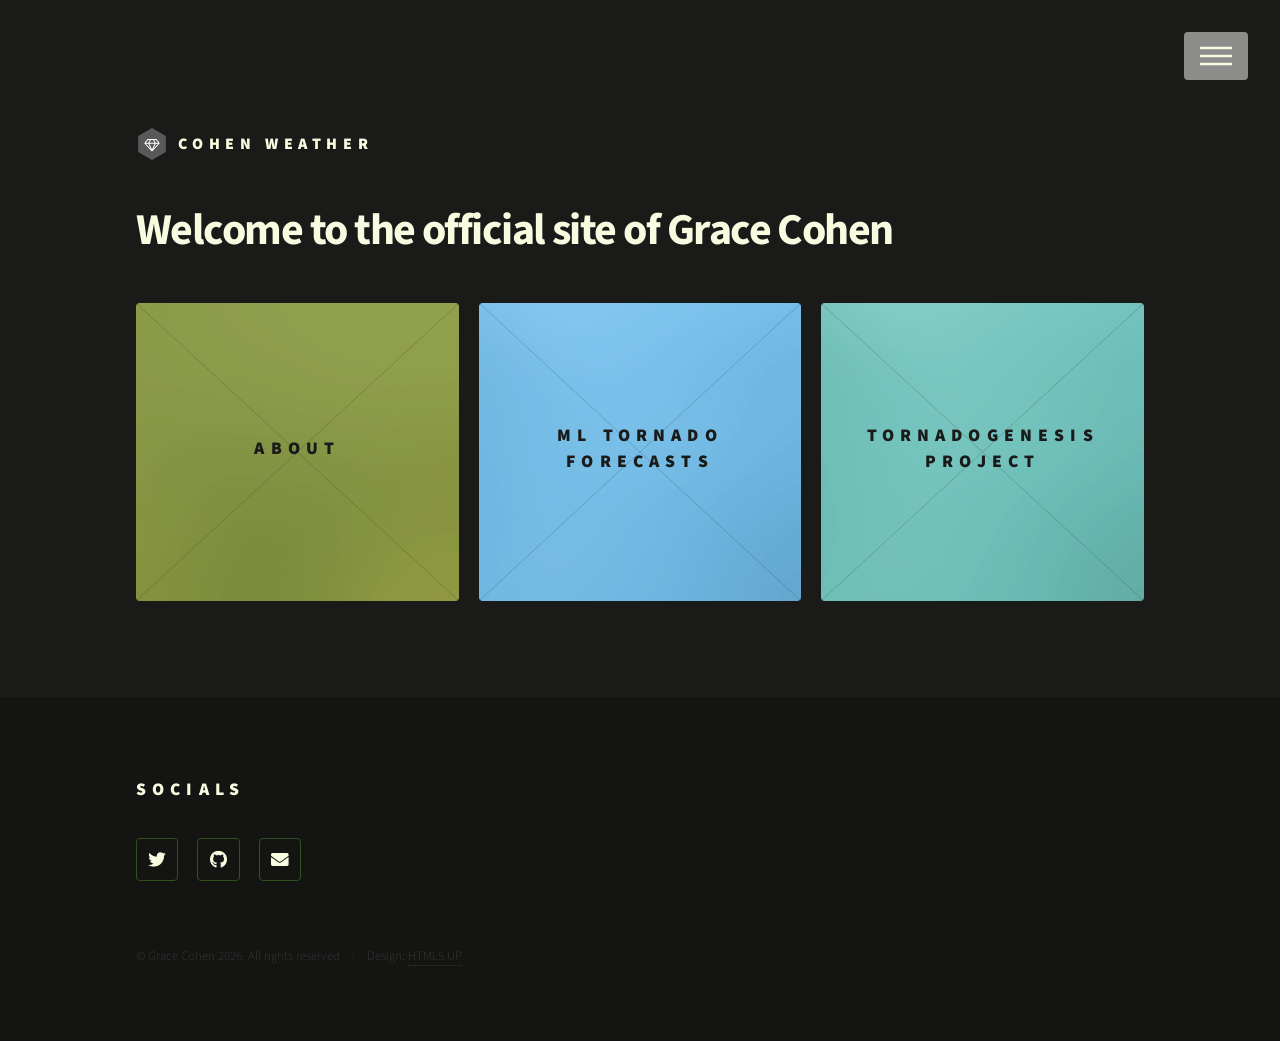
==== commit db0ab896: "Updated styling" ====
--- a/index.html
+++ b/index.html
@@ -75,7 +75,7 @@
 										</div>
 									</a>
 								</article>
-								<article class="style2">
+								<article class="style3">
 									<span class="image">
 										<img src="images/pic02.jpg" alt="" />
 									</span>
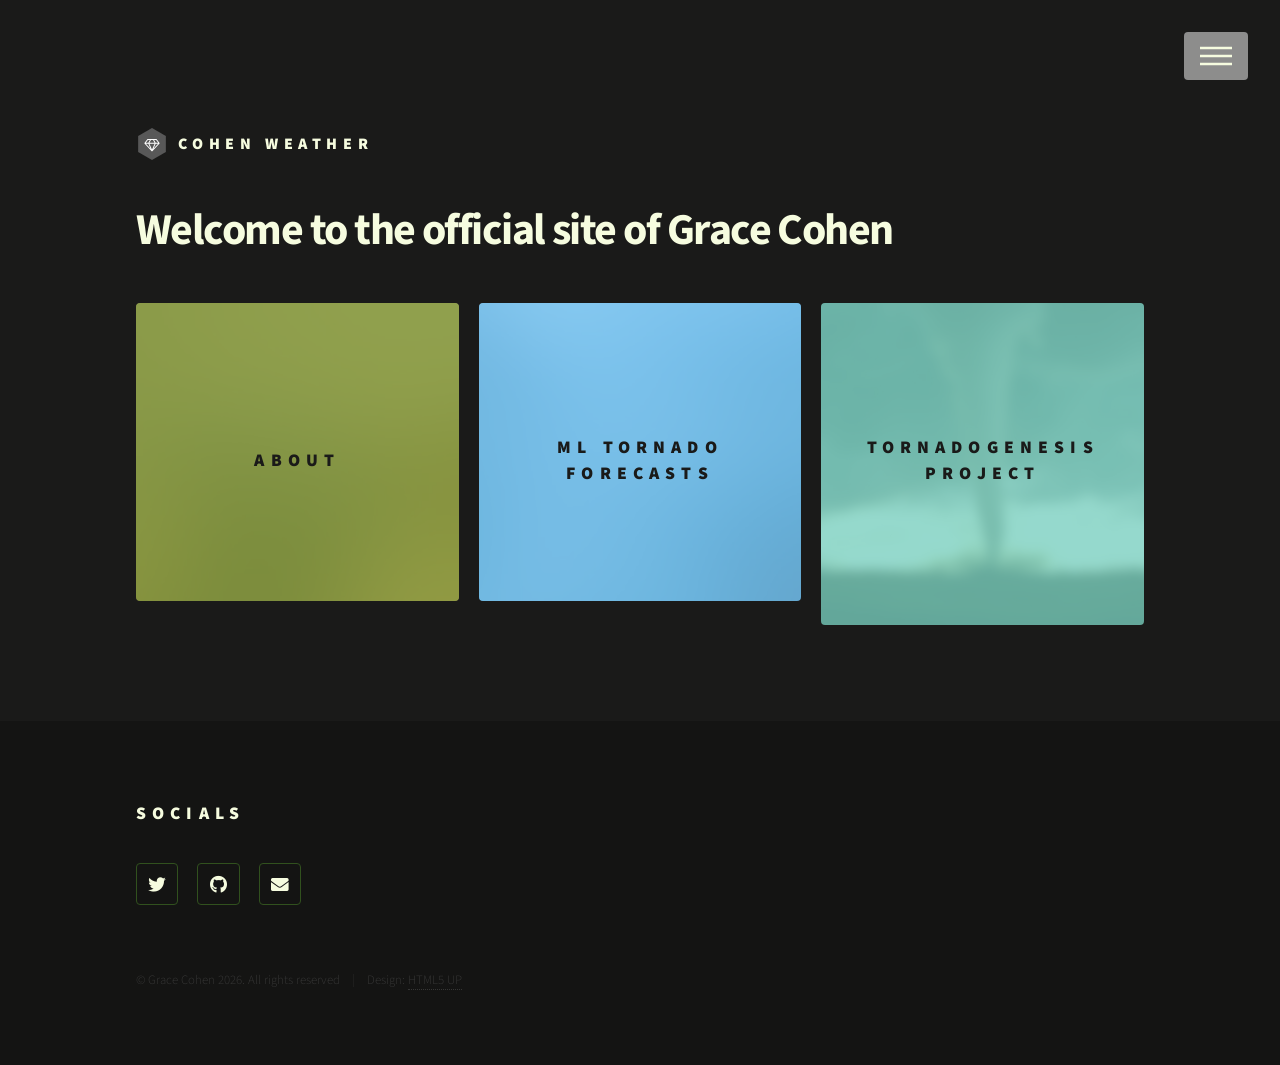
==== commit 386b500b: "Added image for tornadogenesis, fixed nav" ====
--- a/index.html
+++ b/index.html
@@ -42,7 +42,7 @@
 							<li><a href="index.html">Home</a></li>
 							<li><a href="about.html">About</a></li>
 							<li><a href="notfound.html">ML Tornado Forecasts</a></li>
-							<li><a href="https://tornadogenesis.org">Tornadogenesis Webpage</a></li>
+							<li><a href="https://tornadogenesis.org">Tornadogenesis Project</a></li>
 						</ul>
 					</nav>
 
@@ -77,7 +77,7 @@
 								</article>
 								<article class="style3">
 									<span class="image">
-										<img src="images/pic02.jpg" alt="" />
+										<img src="images/F5_tornado_Elie_Manitoba_2007.jpg" alt="" />
 									</span>
 									<a href="https://tornadogenesis.org">
 										<h2>Tornadogenesis Project</h2>
--- a/assets/css/main.css
+++ b/assets/css/main.css
@@ -2628,7 +2628,7 @@
 					-ms-transition: opacity 0.5s ease;
 					transition: opacity 0.5s ease;
 					content: '';
-					display: block;
+					display: none;
 					position: absolute;
 					top: 0;
 					left: 0;
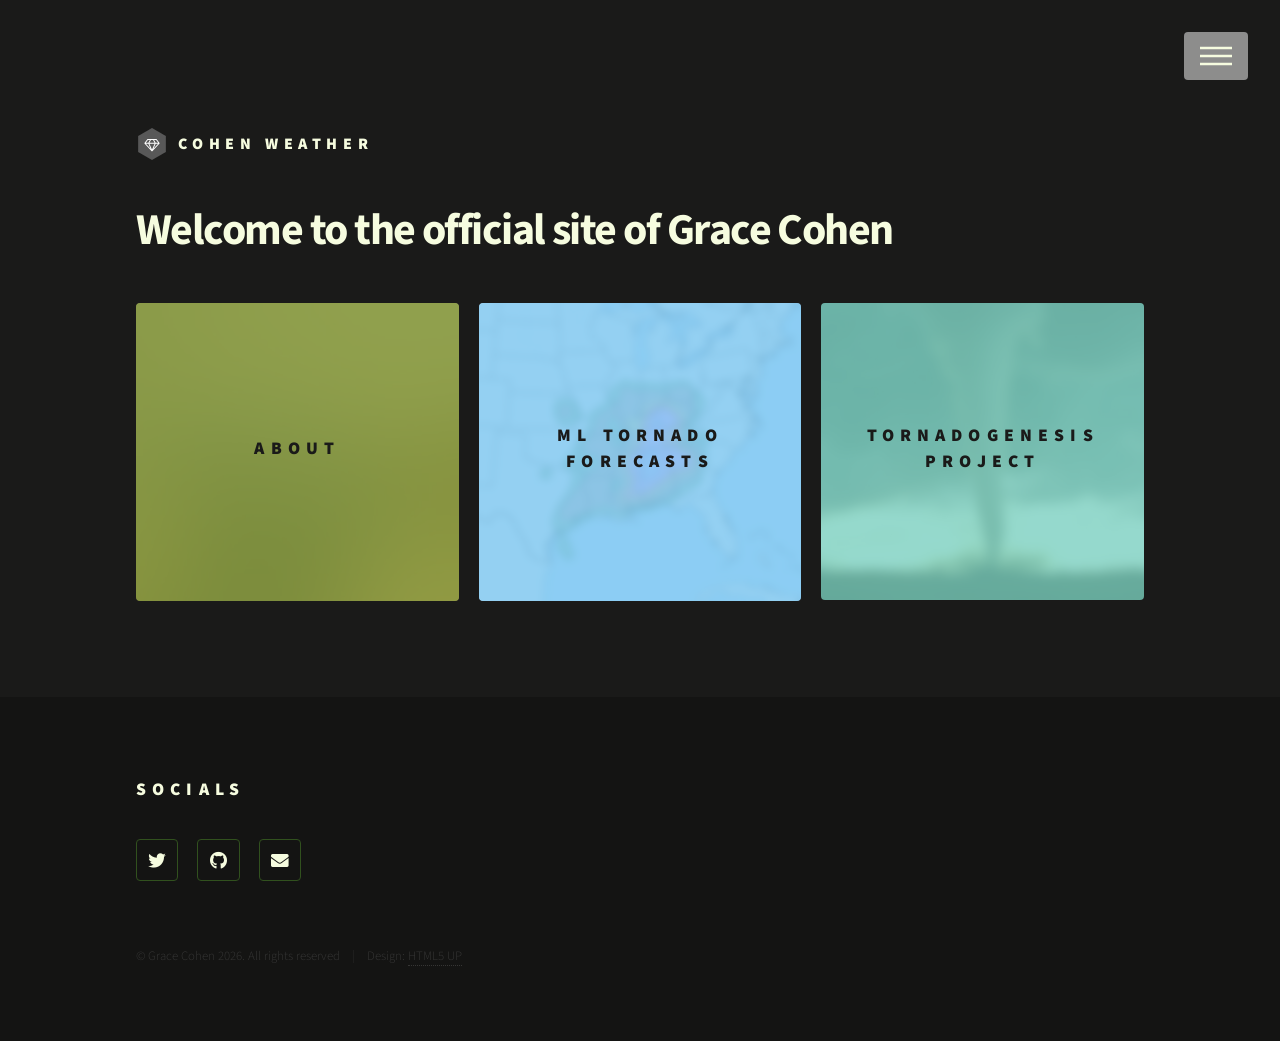
==== commit 99d499da: "Replace image for ML" ====
--- a/index.html
+++ b/index.html
@@ -66,7 +66,7 @@
 								</article>
 								<article class="style2">
 									<span class="image">
-										<img src="images/pic02.jpg" alt="" />
+										<img src="images/74outbreakSample.jpg" alt="" />
 									</span>
 									<a href="notfound.html">
 										<h2>ML Tornado Forecasts</h2>
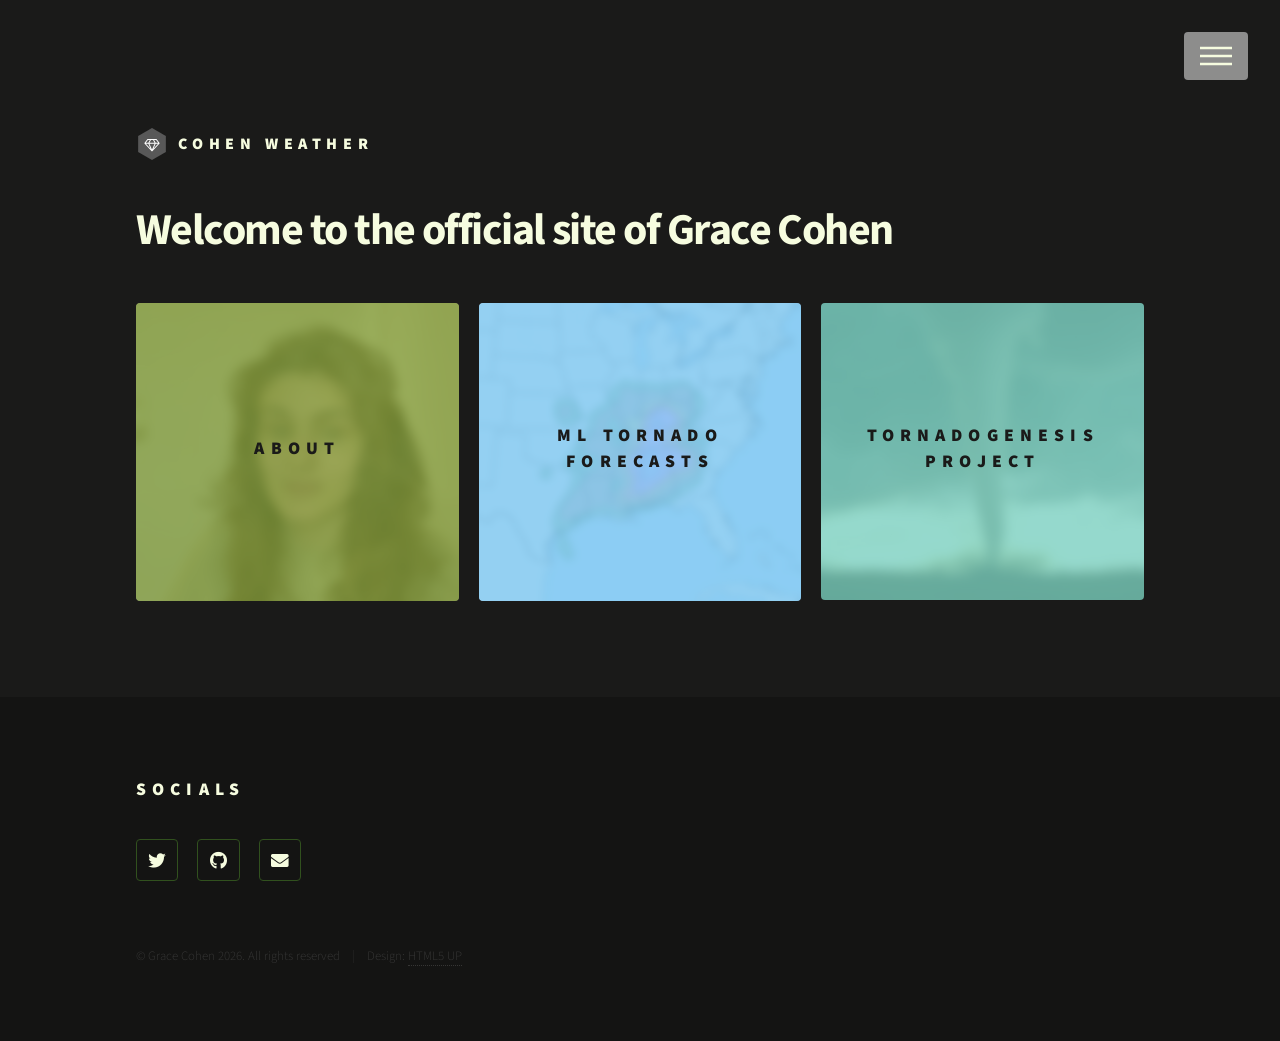
==== commit 48b6ff58: "Added image for about" ====
--- a/index.html
+++ b/index.html
@@ -55,7 +55,7 @@
 							<section class="tiles">
 								<article class="style1">
 									<span class="image">
-										<img src="images/pic01.jpg" alt="" />
+										<img src="images/selfie01.jpg" alt="" />
 									</span>
 									<a href="about.html">
 										<h2>About</h2>
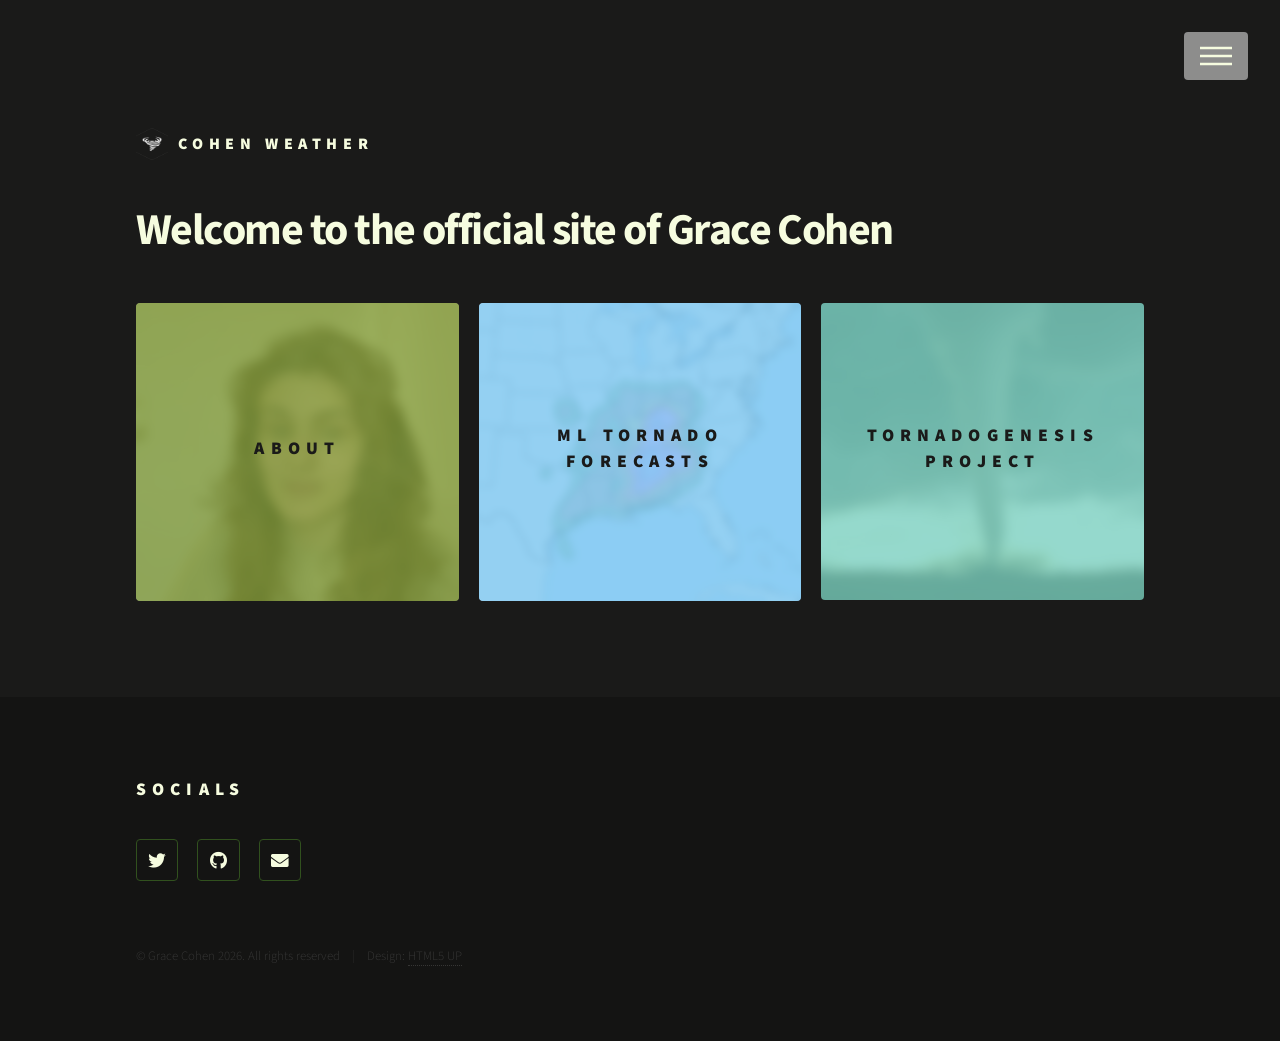
==== commit 87ffe57c: "Update index.html" ====
--- a/index.html
+++ b/index.html
@@ -22,7 +22,7 @@
 
 							<!-- Logo -->
 								<a href="index.html" class="logo">
-									<span class="symbol"><img src="images/logo.svg" alt="" /></span><span class="title">Cohen Weather</span>
+									<span class="symbol"><img src="images/smallLogo.png" alt="" /></span><span class="title">Cohen Weather</span>
 								</a>
 
 							<!-- Nav -->
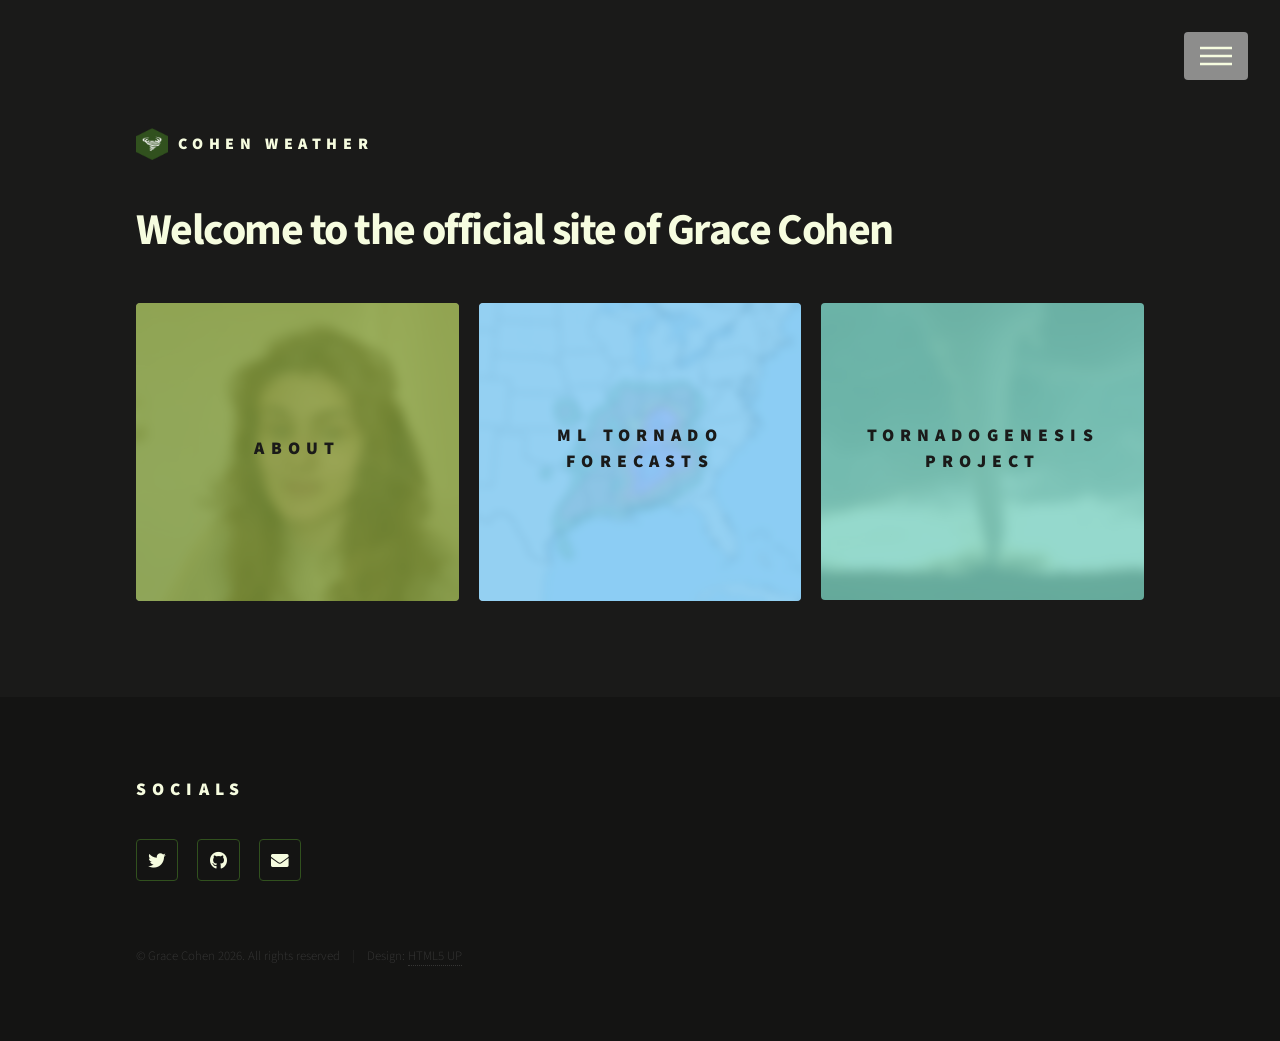
==== commit d6fef3dc: "Update index.html" ====
--- a/index.html
+++ b/index.html
@@ -6,7 +6,7 @@
 -->
 <html>
 	<head>
-		<title>Cohen Wx</title>
+		<title>Cohen Weather - Home</title>
 		<meta charset="utf-8" />
 		<meta name="viewport" content="width=device-width, initial-scale=1, user-scalable=no" />
 		<link rel="stylesheet" href="assets/css/main.css" />
@@ -41,7 +41,7 @@
 						<ul>
 							<li><a href="index.html">Home</a></li>
 							<li><a href="about.html">About</a></li>
-							<li><a href="notfound.html">ML Tornado Forecasts</a></li>
+							<li><a href="mlforecast.html">ML Tornado Forecasts</a></li>
 							<li><a href="https://tornadogenesis.org">Tornadogenesis Project</a></li>
 						</ul>
 					</nav>
@@ -68,7 +68,7 @@
 									<span class="image">
 										<img src="images/74outbreakSample.jpg" alt="" />
 									</span>
-									<a href="notfound.html">
+									<a href="mlforecast.html">
 										<h2>ML Tornado Forecasts</h2>
 										<div class="content">
 											<p>View latest outputs of the Cohen ML Tornado Forecast</p>
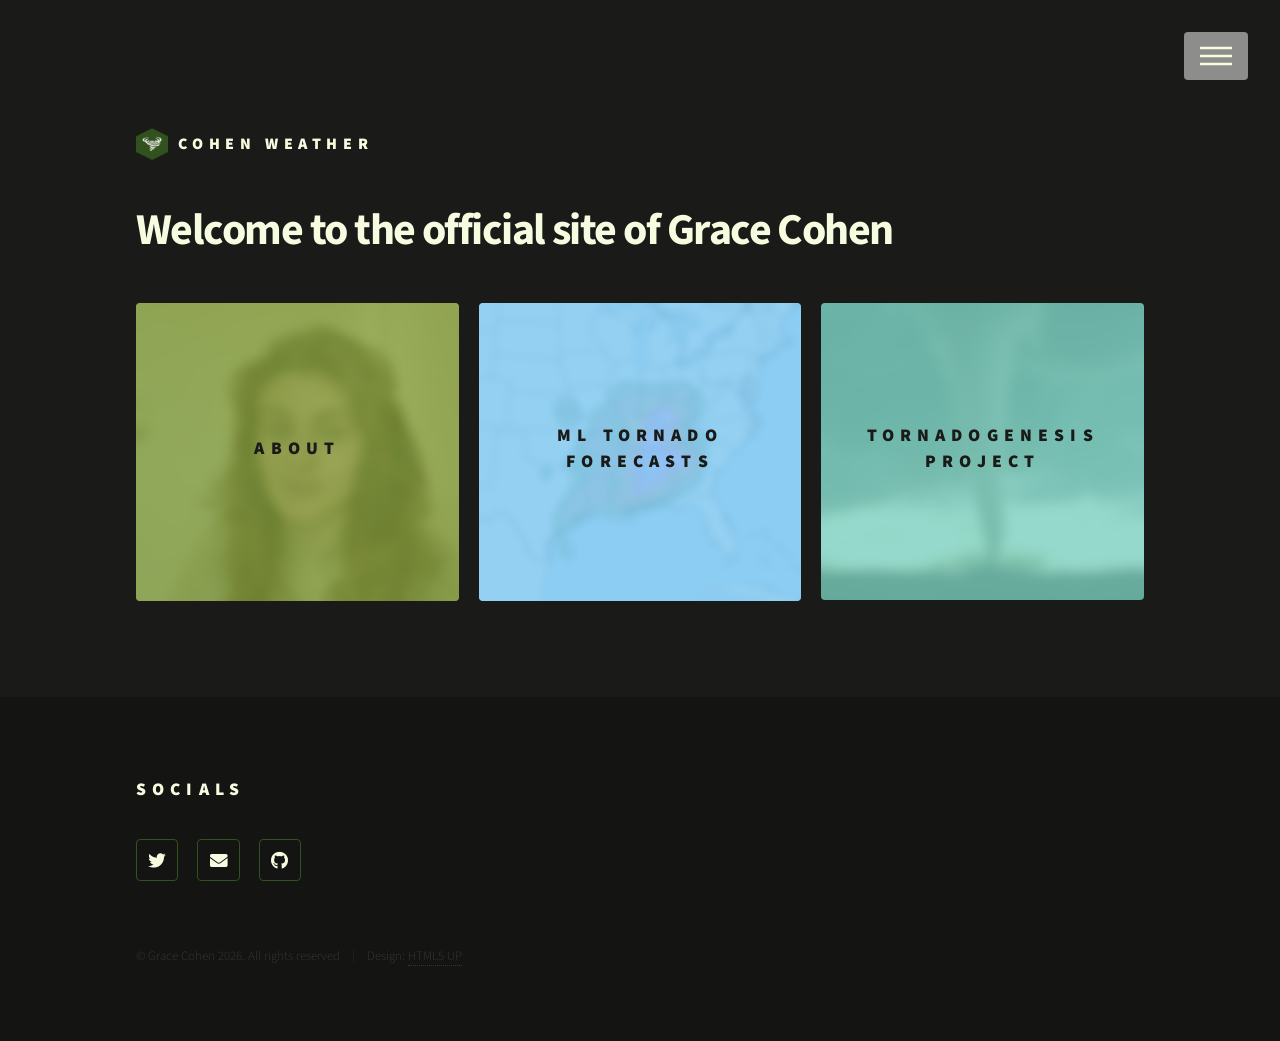
==== commit 6b8db8e1: "Update index.html" ====
--- a/index.html
+++ b/index.html
@@ -97,8 +97,8 @@
 								<h2>Socials</h2>
 								<ul class="icons">
 									<li><a href="https://twitter.com/gracecweather/" class="icon brands style2 fa-twitter"><span class="label">Twitter</span></a></li>
+									<li><a href="mailto:ghcohen36@gmail.com" class="icon solid style2 fa-envelope"><span class="label">Email</span></a></li>
 									<li><a href="https://github.com/alphabyte161" class="icon brands style2 fa-github"><span class="label">GitHub</span></a></li>
-									<li><a href="mailto:ghcohen36@gmail.com" class="icon solid style2 fa-envelope"><span class="label">Email</span></a></li>
 								</ul>
 							</section>
 							<ul class="copyright">
